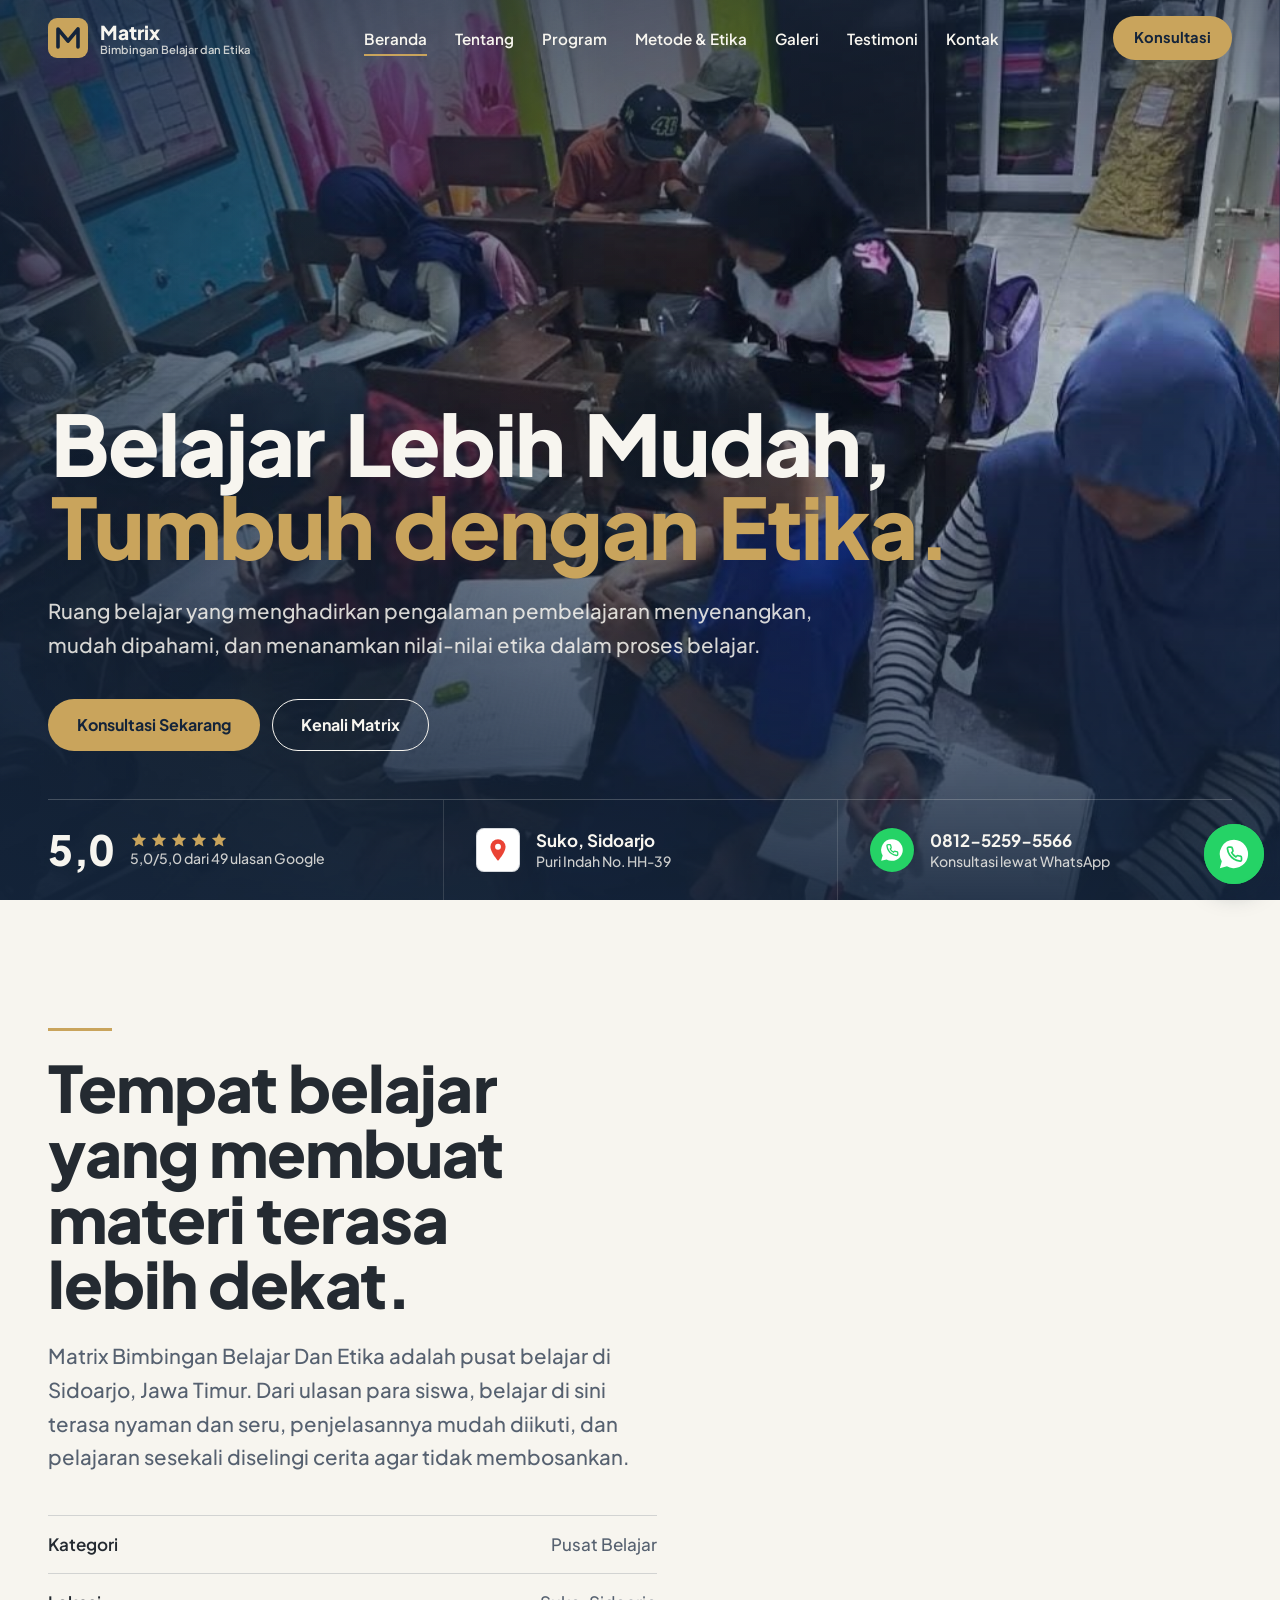
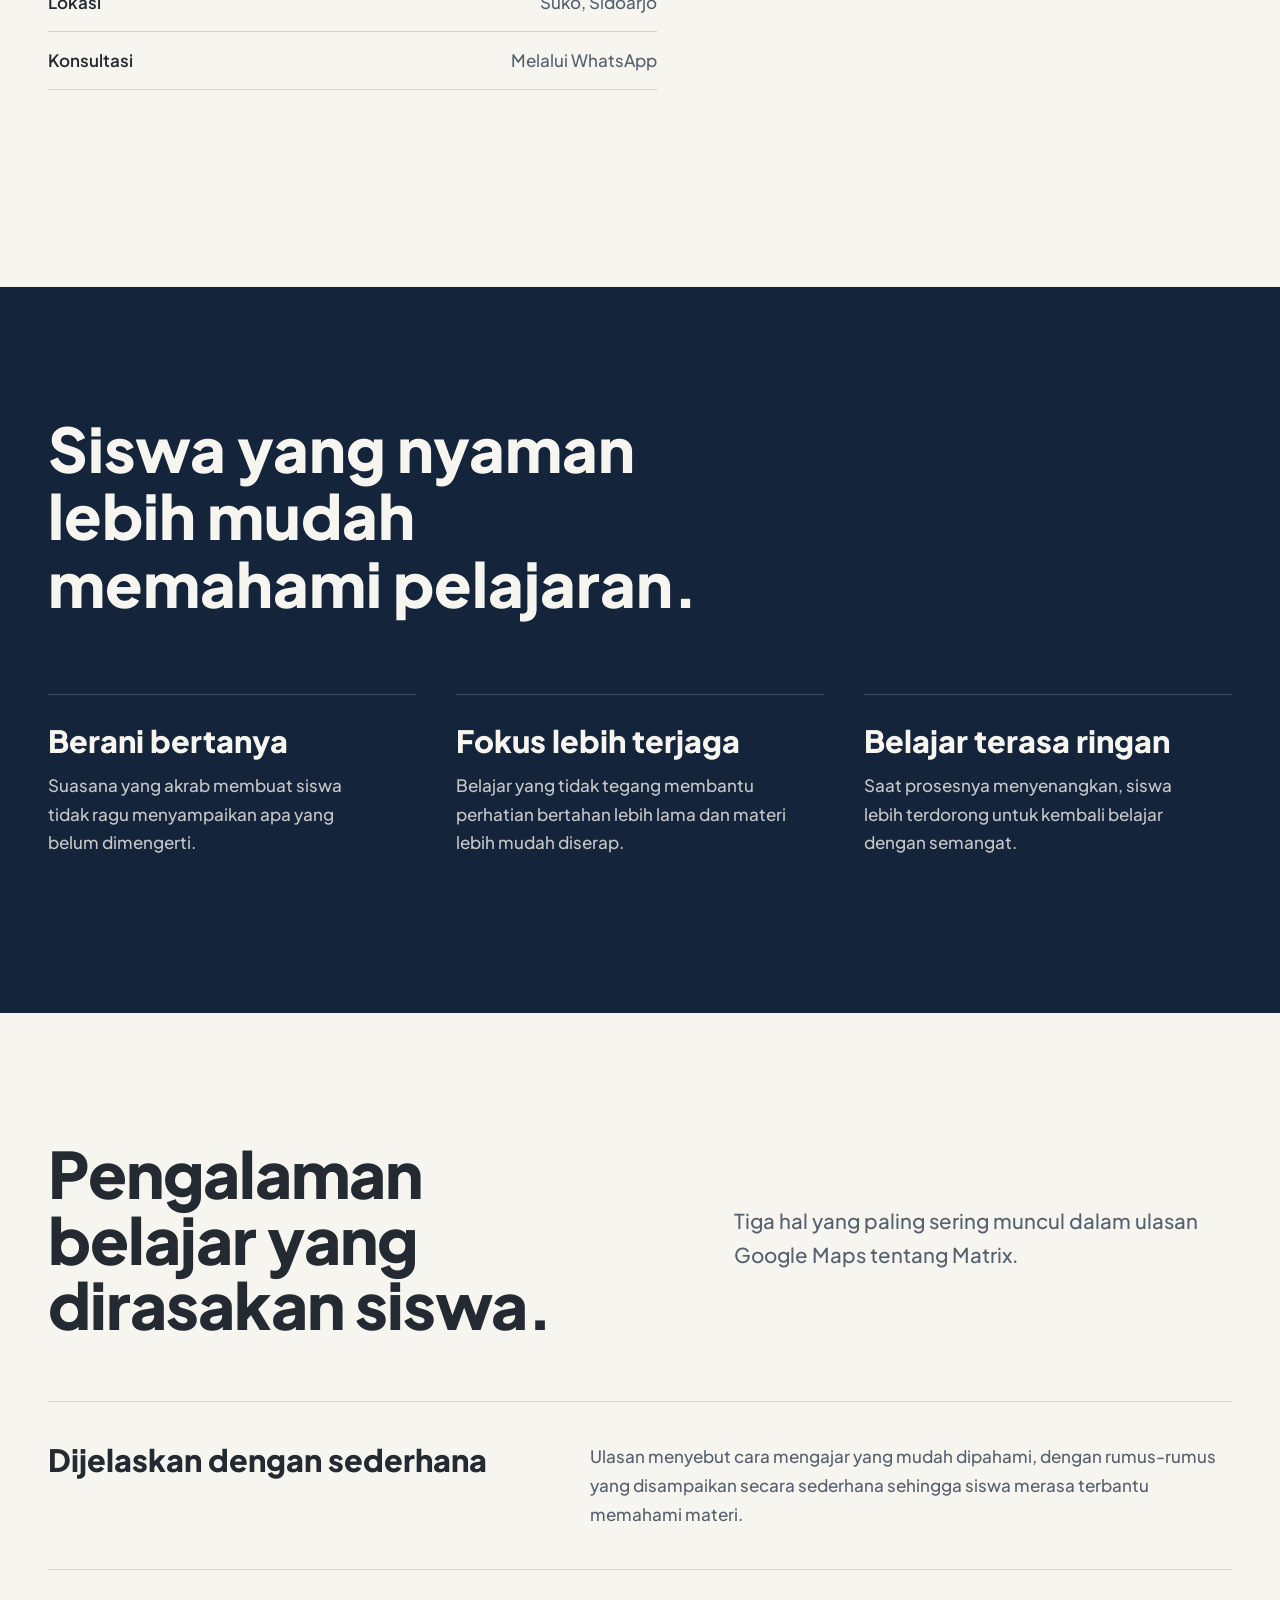
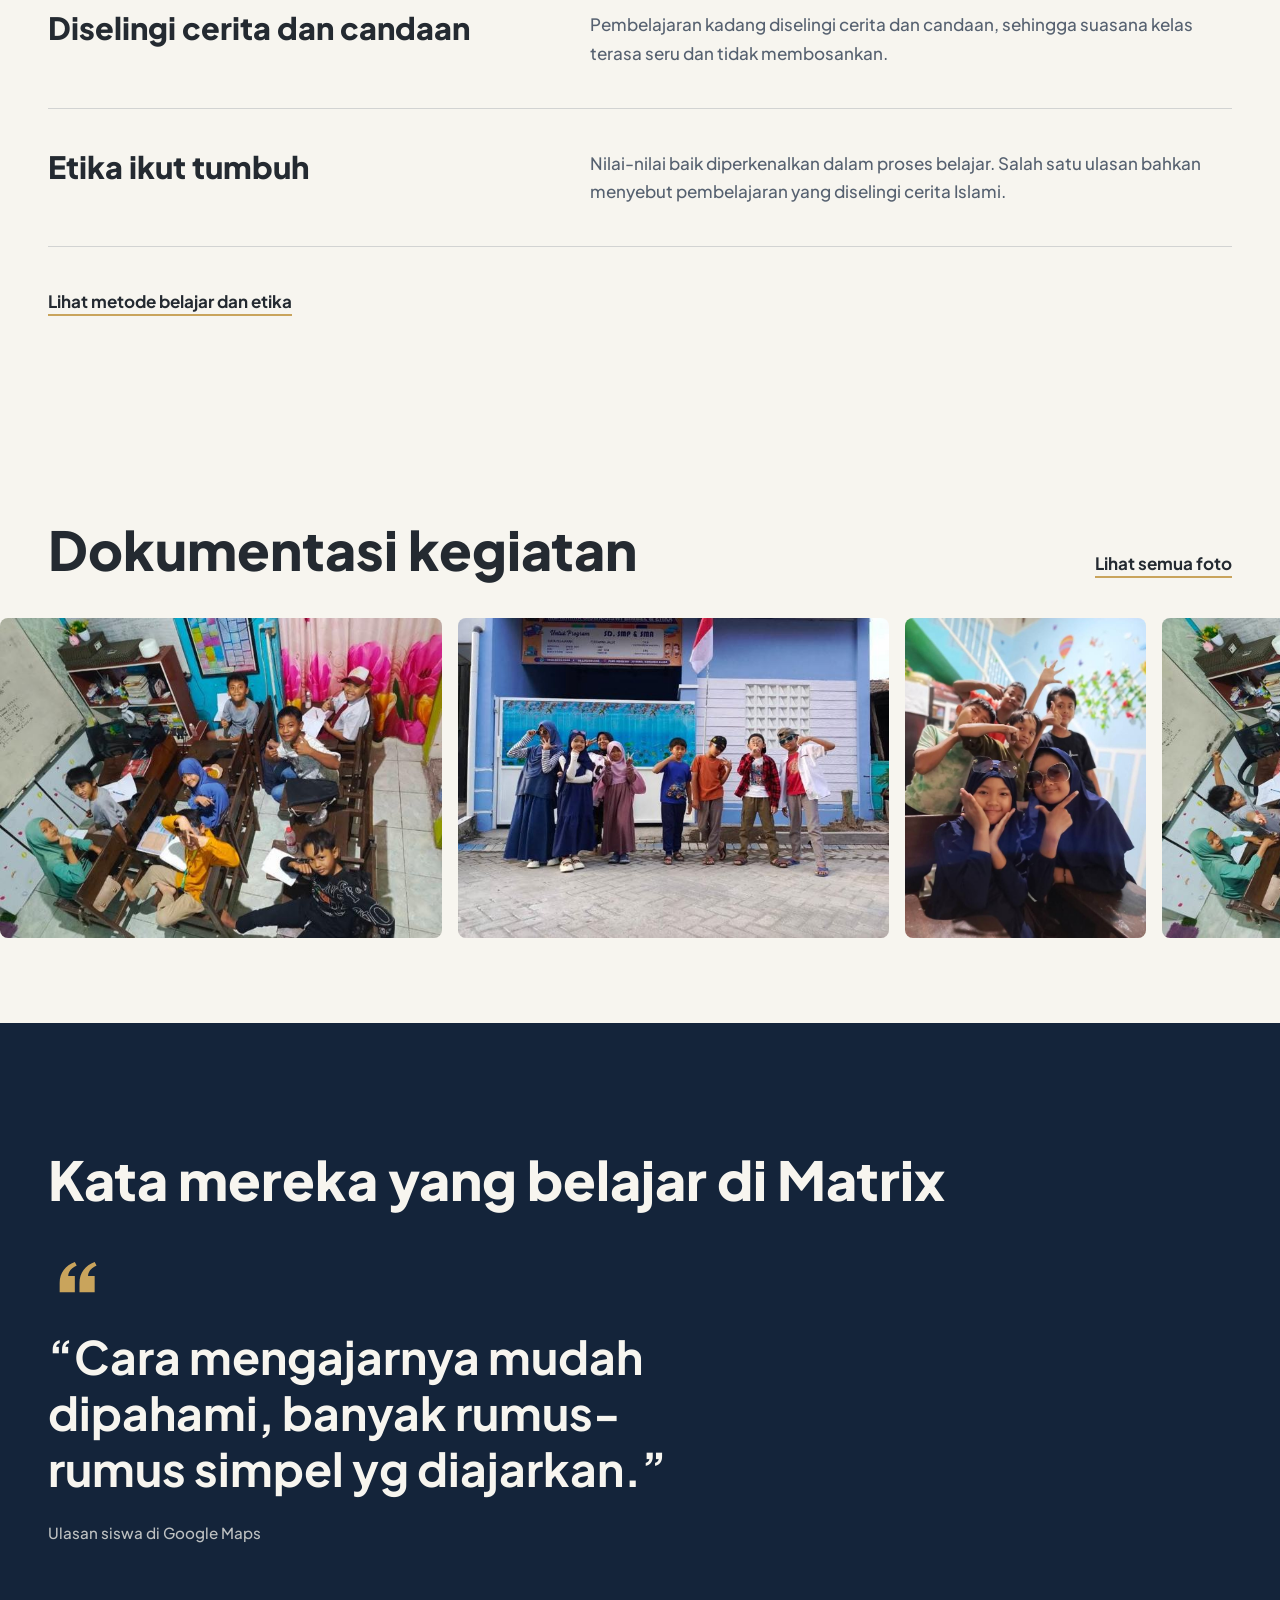
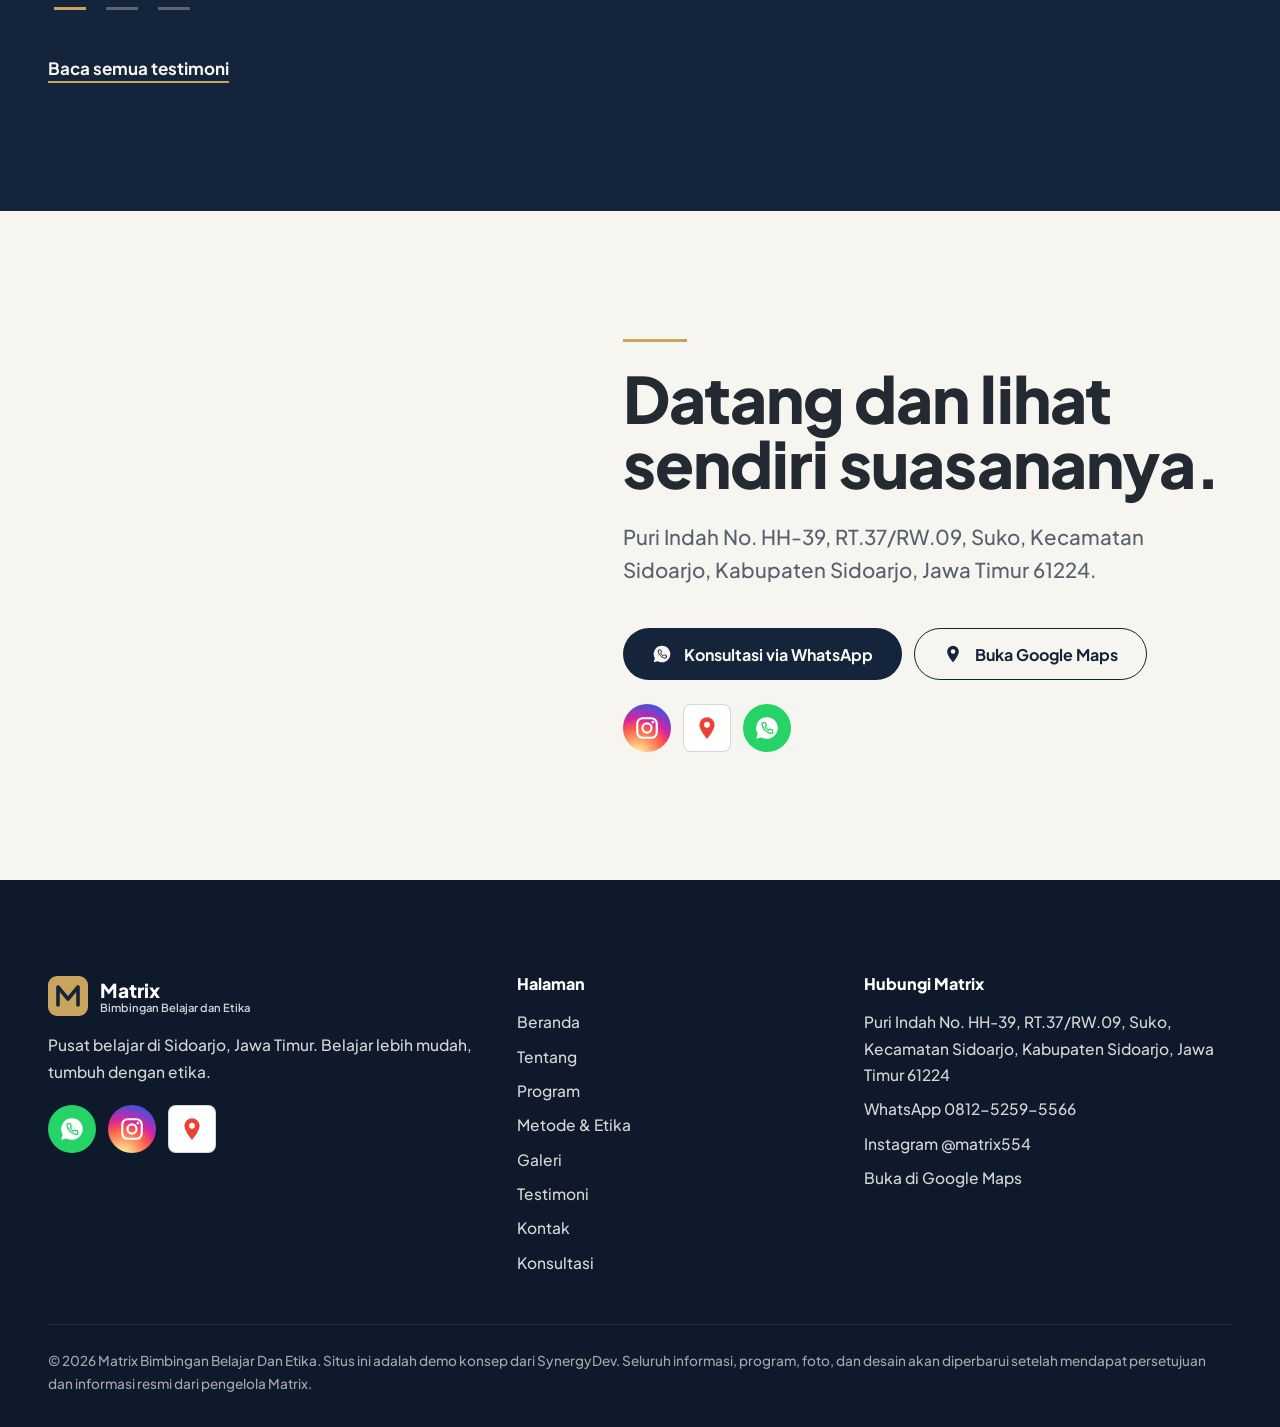
==== index.html @ d8e34457 "Add files via upload" ====
<!DOCTYPE html>
<html lang="id">
<head>
<meta charset="utf-8">
<meta name="viewport" content="width=device-width, initial-scale=1, viewport-fit=cover">
<title>Matrix Bimbingan Belajar Dan Etika | Pusat Belajar di Sidoarjo</title>
<meta name="description" content="Matrix Bimbingan Belajar Dan Etika, pusat belajar di Suko, Sidoarjo. Belajar lebih mudah, tumbuh dengan etika. Rating Google 5,0 dari 49 ulasan.">
<meta name="theme-color" content="#14243A">
<meta property="og:type" content="website"><meta property="og:locale" content="id_ID">
<meta property="og:site_name" content="Matrix Bimbingan Belajar Dan Etika"><meta property="og:title" content="Matrix Bimbingan Belajar Dan Etika | Pusat Belajar di Sidoarjo"><meta property="og:description" content="Matrix Bimbingan Belajar Dan Etika, pusat belajar di Suko, Sidoarjo. Belajar lebih mudah, tumbuh dengan etika. Rating Google 5,0 dari 49 ulasan.">
<meta name="twitter:card" content="summary_large_image">
<link rel="icon" href="assets/img/favicon.svg" type="image/svg+xml">
<link rel="preconnect" href="https://fonts.googleapis.com"><link rel="preconnect" href="https://fonts.gstatic.com" crossorigin>
<link href="https://fonts.googleapis.com/css2?family=Plus+Jakarta+Sans:wght@500;700;800&display=swap" rel="stylesheet">
<link rel="stylesheet" href="assets/css/style.css">
<script>document.documentElement.classList.add('js')</script>
<script type="application/ld+json">{"@context":"https://schema.org","@type":"EducationalOrganization","name":"Matrix Bimbingan Belajar Dan Etika","address":{"@type":"PostalAddress","streetAddress":"Puri Indah No. HH-39, RT.37/RW.09, Suko","addressLocality":"Sidoarjo","addressRegion":"Jawa Timur","postalCode":"61224","addressCountry":"ID"},"telephone":"+6281252595566","sameAs":["https://www.instagram.com/matrix554/"],"aggregateRating":{"@type":"AggregateRating","ratingValue":"5.0","reviewCount":"49"}}</script>
</head>
<body>
<a class="skip" href="#main">Lewati ke konten</a>
<header class="hd"><div class="wrap in">
<a class="logo" href="index.html" aria-label="Matrix Bimbingan Belajar Dan Etika, ke beranda"><svg viewBox="0 0 40 40" aria-hidden="true"><rect width="40" height="40" rx="9" fill="#C9A45C"/><path d="M10 29V11l10 12 10-12v18" fill="none" stroke="#14243A" stroke-width="3.6" stroke-linejoin="round" stroke-linecap="round"/></svg><span><b>Matrix</b><small>Bimbingan Belajar dan Etika</small></span></a>
<ul class="nav"><li><a href="index.html" aria-current="page">Beranda</a></li><li><a href="tentang.html">Tentang</a></li><li><a href="program.html">Program</a></li><li><a href="metode.html">Metode & Etika</a></li><li><a href="galeri.html">Galeri</a></li><li><a href="testimoni.html">Testimoni</a></li><li><a href="kontak.html">Kontak</a></li></ul>
<a class="btn btn-gold" href="konsultasi.html">Konsultasi</a>
<button class="burger" aria-label="Buka menu" aria-expanded="false" aria-controls="mm"><span></span><span></span><span></span></button>
</div></header>
<div class="mm" id="mm" aria-hidden="true"><ul><li><a href="index.html" aria-current="page">Beranda</a></li><li><a href="tentang.html">Tentang</a></li><li><a href="program.html">Program</a></li><li><a href="metode.html">Metode & Etika</a></li><li><a href="galeri.html">Galeri</a></li><li><a href="testimoni.html">Testimoni</a></li><li><a href="kontak.html">Kontak</a></li><li><a href="konsultasi.html">Konsultasi</a></li></ul>
<div><a class="btn btn-gold" href="https://wa.me/6281252595566?text=Halo%20Matrix%20Bimbingan%20Belajar%20Dan%20Etika%2C%20saya%20ingin%20berkonsultasi." target="_blank" rel="noopener"><svg class="ic ic-wa" viewBox="0 0 24 24" aria-hidden="true"><path class="bub" d="M12 2a10 10 0 0 0-8.6 15.1L2 22l5-1.3A10 10 0 1 0 12 2z"/><path class="ph" transform="translate(6.3 6.1) scale(.5)" d="M22 16.92v3a2 2 0 0 1-2.18 2 19.79 19.79 0 0 1-8.63-3.07 19.5 19.5 0 0 1-6-6 19.79 19.79 0 0 1-3.07-8.67A2 2 0 0 1 4.11 2h3a2 2 0 0 1 2 1.72c.127.96.361 1.903.7 2.81a2 2 0 0 1-.45 2.11L8.09 9.91a16 16 0 0 0 6 6l1.27-1.27a2 2 0 0 1 2.11-.45c.907.339 1.85.573 2.81.7A2 2 0 0 1 22 16.92z"/></svg> Chat WhatsApp</a>
<div class="soc-row"><a class="soc wa" href="https://wa.me/6281252595566?text=Halo%20Matrix%20Bimbingan%20Belajar%20Dan%20Etika%2C%20saya%20ingin%20berkonsultasi." target="_blank" rel="noopener" aria-label="WhatsApp Matrix"><svg class="ic ic-wa" viewBox="0 0 24 24" aria-hidden="true"><path class="bub" d="M12 2a10 10 0 0 0-8.6 15.1L2 22l5-1.3A10 10 0 1 0 12 2z"/><path class="ph" transform="translate(6.3 6.1) scale(.5)" d="M22 16.92v3a2 2 0 0 1-2.18 2 19.79 19.79 0 0 1-8.63-3.07 19.5 19.5 0 0 1-6-6 19.79 19.79 0 0 1-3.07-8.67A2 2 0 0 1 4.11 2h3a2 2 0 0 1 2 1.72c.127.96.361 1.903.7 2.81a2 2 0 0 1-.45 2.11L8.09 9.91a16 16 0 0 0 6 6l1.27-1.27a2 2 0 0 1 2.11-.45c.907.339 1.85.573 2.81.7A2 2 0 0 1 22 16.92z"/></svg></a><a class="soc ig" href="https://www.instagram.com/matrix554/" target="_blank" rel="noopener" aria-label="Instagram Matrix"><svg class="ic ic-ig" viewBox="0 0 24 24" fill="none" stroke="currentColor" stroke-width="2" aria-hidden="true"><rect x="3" y="3" width="18" height="18" rx="5"/><circle cx="12" cy="12" r="4.2"/><circle cx="17.4" cy="6.6" r="1.2" fill="currentColor" stroke="none"/></svg></a><a class="soc map" href="https://maps.app.goo.gl/MTPPZfdgYqTvsLom7" target="_blank" rel="noopener" aria-label="Lokasi Matrix di Google Maps"><svg class="ic ic-map" viewBox="0 0 24 24" aria-hidden="true"><path class="pin" d="M12 2a7 7 0 0 0-7 7c0 5.2 7 13 7 13s7-7.8 7-13a7 7 0 0 0-7-7z"/><circle class="dot" cx="12" cy="9" r="2.7"/></svg></a></div></div></div>
<main id="main">
<section class="hero">
<div class="hero-media" aria-hidden="false"><img src="assets/img/belajar-atas.jpg" alt="Siswa belajar bersama di ruang kelas Matrix, difoto dari sudut atas" width="1080" height="800" fetchpriority="high" decoding="async"></div>
<div class="wrap"><div class="hero-copy">
<h1 class="d1"><span style="display:block"><span class="w"><i style="--i:0">Belajar</i></span> <span class="w"><i style="--i:1">Lebih</i></span> <span class="w"><i style="--i:2">Mudah,</i></span></span><span class="l2" style="display:block"><span class="w"><i style="--i:3">Tumbuh</i></span> <span class="w"><i style="--i:4">dengan</i></span> <span class="w"><i style="--i:5">Etika.</i></span></span></h1>
<p class="lede fade-in" style="--d:1.1s">Ruang belajar yang menghadirkan pengalaman pembelajaran menyenangkan, mudah dipahami, dan menanamkan nilai-nilai etika dalam proses belajar.</p>
<div class="btn-row fade-in" style="--d:1.3s"><a class="btn btn-gold" href="konsultasi.html">Konsultasi Sekarang</a><a class="btn btn-line" href="tentang.html">Kenali Matrix</a></div>
</div>
<div class="facts fade-in" style="--d:1.5s">
<a class="fact" href="https://maps.app.goo.gl/MTPPZfdgYqTvsLom7" target="_blank" rel="noopener"><span class="big"><span data-count="5" data-dec="1">5,0</span></span><span><span class="stars" role="img" aria-label="Rating 5 dari 5"><svg viewBox="0 0 24 24" fill="currentColor" aria-hidden="true"><path d="m12 2.5 2.9 6.1 6.6.8-4.9 4.6 1.3 6.6L12 17.3l-5.9 3.3 1.3-6.6L2.5 9.4l6.6-.8z"/></svg><svg viewBox="0 0 24 24" fill="currentColor" aria-hidden="true"><path d="m12 2.5 2.9 6.1 6.6.8-4.9 4.6 1.3 6.6L12 17.3l-5.9 3.3 1.3-6.6L2.5 9.4l6.6-.8z"/></svg><svg viewBox="0 0 24 24" fill="currentColor" aria-hidden="true"><path d="m12 2.5 2.9 6.1 6.6.8-4.9 4.6 1.3 6.6L12 17.3l-5.9 3.3 1.3-6.6L2.5 9.4l6.6-.8z"/></svg><svg viewBox="0 0 24 24" fill="currentColor" aria-hidden="true"><path d="m12 2.5 2.9 6.1 6.6.8-4.9 4.6 1.3 6.6L12 17.3l-5.9 3.3 1.3-6.6L2.5 9.4l6.6-.8z"/></svg><svg viewBox="0 0 24 24" fill="currentColor" aria-hidden="true"><path d="m12 2.5 2.9 6.1 6.6.8-4.9 4.6 1.3 6.6L12 17.3l-5.9 3.3 1.3-6.6L2.5 9.4l6.6-.8z"/></svg></span><small>5,0/5,0 dari 49 ulasan Google</small></span></a>
<a class="fact" href="https://maps.app.goo.gl/MTPPZfdgYqTvsLom7" target="_blank" rel="noopener"><span class="soc map" style="width:44px;height:44px"><svg class="ic ic-map" viewBox="0 0 24 24" aria-hidden="true"><path class="pin" d="M12 2a7 7 0 0 0-7 7c0 5.2 7 13 7 13s7-7.8 7-13a7 7 0 0 0-7-7z"/><circle class="dot" cx="12" cy="9" r="2.7"/></svg></span><span><strong>Suko, Sidoarjo</strong><small>Puri Indah No. HH-39</small></span></a>
<a class="fact" href="https://wa.me/6281252595566?text=Halo%20Matrix%20Bimbingan%20Belajar%20Dan%20Etika%2C%20saya%20ingin%20berkonsultasi." target="_blank" rel="noopener"><span class="soc wa" style="width:44px;height:44px"><svg class="ic ic-wa" viewBox="0 0 24 24" aria-hidden="true"><path class="bub" d="M12 2a10 10 0 0 0-8.6 15.1L2 22l5-1.3A10 10 0 1 0 12 2z"/><path class="ph" transform="translate(6.3 6.1) scale(.5)" d="M22 16.92v3a2 2 0 0 1-2.18 2 19.79 19.79 0 0 1-8.63-3.07 19.5 19.5 0 0 1-6-6 19.79 19.79 0 0 1-3.07-8.67A2 2 0 0 1 4.11 2h3a2 2 0 0 1 2 1.72c.127.96.361 1.903.7 2.81a2 2 0 0 1-.45 2.11L8.09 9.91a16 16 0 0 0 6 6l1.27-1.27a2 2 0 0 1 2.11-.45c.907.339 1.85.573 2.81.7A2 2 0 0 1 22 16.92z"/></svg></span><span><strong>0812-5259-5566</strong><small>Konsultasi lewat WhatsApp</small></span></a>
</div></div></section>

<section class="sec" id="perkenalan"><div class="wrap split">
<div><div class="rule rv"></div><h2 class="d2 rv" style="font-size:clamp(2rem,5vw,4.25rem)">Tempat belajar yang membuat materi terasa lebih dekat.</h2>
<p class="lede mt2 rv" style="--d:.1s">Matrix Bimbingan Belajar Dan Etika adalah pusat belajar di Sidoarjo, Jawa Timur. Dari ulasan para siswa, belajar di sini terasa nyaman dan seru, penjelasannya mudah diikuti, dan pelajaran sesekali diselingi cerita agar tidak membosankan.</p>
<div class="facts-s rv" style="--d:.2s"><div>Kategori<span>Pusat Belajar</span></div><div>Lokasi<span>Suko, Sidoarjo</span></div><div>Konsultasi<span>Melalui WhatsApp</span></div></div>
<p class="mt3 rv"><a class="link" href="tentang.html">Baca tentang Matrix</a></p></div>
<div class="frame tall offset rvi"><img src="assets/img/kelas-ceria.jpg" alt="Siswa tersenyum ke kamera di ruang kelas Matrix" width="906" height="1200" loading="lazy" decoding="async" data-par=".05"></div></div></section>

<section class="sec dark"><div class="wrap">
<h2 class="big-st rv">Siswa yang nyaman lebih mudah memahami pelajaran.</h2>
<div class="trio">
<div class="rv"><h3 class="h3">Berani bertanya</h3><p>Suasana yang akrab membuat siswa tidak ragu menyampaikan apa yang belum dimengerti.</p></div>
<div class="rv" style="--d:.1s"><h3 class="h3">Fokus lebih terjaga</h3><p>Belajar yang tidak tegang membantu perhatian bertahan lebih lama dan materi lebih mudah diserap.</p></div>
<div class="rv" style="--d:.2s"><h3 class="h3">Belajar terasa ringan</h3><p>Saat prosesnya menyenangkan, siswa lebih terdorong untuk kembali belajar dengan semangat.</p></div>
</div></div></section>

<section class="sec"><div class="wrap">
<div class="split"><div><h2 class="d2 rv" style="font-size:clamp(2rem,5vw,4.25rem)">Pengalaman belajar yang dirasakan siswa.</h2></div>
<p class="lede rv" style="--d:.1s">Tiga hal yang paling sering muncul dalam ulasan Google Maps tentang Matrix.</p></div>
<div class="rows mt4">
<div class="rv"><h3 class="h3">Dijelaskan dengan sederhana</h3><p>Ulasan menyebut cara mengajar yang mudah dipahami, dengan rumus-rumus yang disampaikan secara sederhana sehingga siswa merasa terbantu memahami materi.</p></div>
<div class="rv"><h3 class="h3">Diselingi cerita dan candaan</h3><p>Pembelajaran kadang diselingi cerita dan candaan, sehingga suasana kelas terasa seru dan tidak membosankan.</p></div>
<div class="rv"><h3 class="h3">Etika ikut tumbuh</h3><p>Nilai-nilai baik diperkenalkan dalam proses belajar. Salah satu ulasan bahkan menyebut pembelajaran yang diselingi cerita Islami.</p></div>
</div>
<p class="mt3 rv"><a class="link" href="metode.html">Lihat metode belajar dan etika</a></p></div></section>

<section class="sec-sm"><div class="wrap"><div style="display:flex;justify-content:space-between;align-items:end;gap:24px;flex-wrap:wrap;margin-bottom:32px">
<h2 class="h2 rv">Dokumentasi kegiatan</h2><a class="link rv" href="galeri.html">Lihat semua foto</a></div></div>
<div class="marq" role="region" aria-label="Foto dokumentasi kegiatan Matrix"><div class="marq-t"><img src="assets/img/t-belajar-kelas.jpg" alt="Siswa mengikuti kegiatan belajar di ruang kelas Matrix" width="640" height="463" loading="lazy" decoding="async"><img src="assets/img/t-depan-1.jpg" alt="Siswa berfoto bersama di depan bangunan Matrix" width="640" height="476" loading="lazy" decoding="async"><img src="assets/img/t-kebersamaan.jpg" alt="Siswa berpose ceria bersama di ruang kelas Matrix" width="640" height="849" loading="lazy" decoding="async"><img src="assets/img/t-belajar-meja.jpg" alt="Suasana belajar di ruang kelas Matrix dilihat dari atas" width="640" height="480" loading="lazy" decoding="async"><img src="assets/img/t-tari.jpg" alt="Kegiatan menari bersama di luar ruangan" width="640" height="479" loading="lazy" decoding="async"><img src="assets/img/t-depan-5.jpg" alt="Siswa berfoto bersama dengan gaya santai di depan bangunan Matrix" width="640" height="481" loading="lazy" decoding="async"><img src="assets/img/t-kelas-ceria.jpg" alt="Siswa tersenyum ke kamera di ruang kelas Matrix" width="640" height="847" loading="lazy" decoding="async"><img src="assets/img/t-lapangan.jpg" alt="Anak-anak bermain di lapangan dalam ruangan" width="640" height="476" loading="lazy" decoding="async"></div></div></section>

<section class="sec dark"><div class="wrap">
<h2 class="h2">Kata mereka yang belajar di Matrix</h2>
<div class="quotes" aria-live="off"><figure class="q on"><svg class="qm" viewBox="0 0 48 48" fill="currentColor" aria-hidden="true"><path d="M10 30c0-9 5-15 13-18l1.6 3C19 17.600 17.500 21 17.300 24H23v14H10zM27 30c0-9 5-15 13-18l1.600 3c-5.600 2.600-7.100 6-7.300 9H40v14H27z"/></svg><blockquote>&ldquo;Cara mengajarnya mudah dipahami, banyak rumus-rumus simpel yg diajarkan.&rdquo;</blockquote><figcaption>Ulasan siswa di Google Maps</figcaption></figure><figure class="q"><svg class="qm" viewBox="0 0 48 48" fill="currentColor" aria-hidden="true"><path d="M10 30c0-9 5-15 13-18l1.6 3C19 17.600 17.500 21 17.300 24H23v14H10zM27 30c0-9 5-15 13-18l1.600 3c-5.600 2.600-7.100 6-7.300 9H40v14H27z"/></svg><blockquote>&ldquo;Les di matrix itu seru banget saya faham yang di jelaskan pak Agus.&rdquo;</blockquote><figcaption>Ulasan siswa di Google Maps</figcaption></figure><figure class="q"><svg class="qm" viewBox="0 0 48 48" fill="currentColor" aria-hidden="true"><path d="M10 30c0-9 5-15 13-18l1.6 3C19 17.600 17.500 21 17.300 24H23v14H10zM27 30c0-9 5-15 13-18l1.600 3c-5.600 2.600-7.100 6-7.300 9H40v14H27z"/></svg><blockquote>&ldquo;Seru,asik temen temen nya pada baik pak Agus nya juga sangat baik seru dan asik.&rdquo;</blockquote><figcaption>Ulasan siswa di Google Maps</figcaption></figure></div>
<div class="dots" role="group" aria-label="Pilih ulasan"><button aria-label="Ulasan 1" aria-current="true"></button><button aria-label="Ulasan 2" aria-current="false"></button><button aria-label="Ulasan 3" aria-current="false"></button></div>
<p class="mt2"><a class="link" href="testimoni.html">Baca semua testimoni</a></p></div></section>

<section class="sec"><div class="wrap split rev">
<div><div class="rule rv"></div><h2 class="d2 rv" style="font-size:clamp(2rem,5vw,4.25rem)">Datang dan lihat sendiri suasananya.</h2>
<p class="lede mt2 rv" style="--d:.1s">Puri Indah No. HH-39, RT.37/RW.09, Suko, Kecamatan Sidoarjo, Kabupaten Sidoarjo, Jawa Timur 61224.</p>
<div class="btn-row mt3 rv" style="--d:.2s"><a class="btn btn-navy" href="https://wa.me/6281252595566?text=Halo%20Matrix%20Bimbingan%20Belajar%20Dan%20Etika%2C%20saya%20ingin%20berkonsultasi." target="_blank" rel="noopener"><svg class="ic ic-wa" viewBox="0 0 24 24" aria-hidden="true"><path class="bub" d="M12 2a10 10 0 0 0-8.6 15.1L2 22l5-1.3A10 10 0 1 0 12 2z"/><path class="ph" transform="translate(6.3 6.1) scale(.5)" d="M22 16.92v3a2 2 0 0 1-2.18 2 19.79 19.79 0 0 1-8.63-3.07 19.5 19.5 0 0 1-6-6 19.79 19.79 0 0 1-3.07-8.67A2 2 0 0 1 4.11 2h3a2 2 0 0 1 2 1.72c.127.96.361 1.903.7 2.81a2 2 0 0 1-.45 2.11L8.09 9.91a16 16 0 0 0 6 6l1.27-1.27a2 2 0 0 1 2.11-.45c.907.339 1.85.573 2.81.7A2 2 0 0 1 22 16.92z"/></svg> Konsultasi via WhatsApp</a>
<a class="btn btn-ink" href="https://maps.app.goo.gl/MTPPZfdgYqTvsLom7" target="_blank" rel="noopener"><svg class="ic ic-map" viewBox="0 0 24 24" aria-hidden="true"><path class="pin" d="M12 2a7 7 0 0 0-7 7c0 5.2 7 13 7 13s7-7.8 7-13a7 7 0 0 0-7-7z"/><circle class="dot" cx="12" cy="9" r="2.7"/></svg> Buka Google Maps</a></div>
<div class="btn-row mt2 rv" style="--d:.3s"><a class="soc ig" href="https://www.instagram.com/matrix554/" target="_blank" rel="noopener" aria-label="Instagram Matrix"><svg class="ic ic-ig" viewBox="0 0 24 24" fill="none" stroke="currentColor" stroke-width="2" aria-hidden="true"><rect x="3" y="3" width="18" height="18" rx="5"/><circle cx="12" cy="12" r="4.2"/><circle cx="17.4" cy="6.6" r="1.2" fill="currentColor" stroke="none"/></svg></a><a class="soc map" href="https://maps.app.goo.gl/MTPPZfdgYqTvsLom7" target="_blank" rel="noopener" aria-label="Lokasi Matrix di Google Maps"><svg class="ic ic-map" viewBox="0 0 24 24" aria-hidden="true"><path class="pin" d="M12 2a7 7 0 0 0-7 7c0 5.2 7 13 7 13s7-7.8 7-13a7 7 0 0 0-7-7z"/><circle class="dot" cx="12" cy="9" r="2.7"/></svg></a><a class="soc wa" href="https://wa.me/6281252595566?text=Halo%20Matrix%20Bimbingan%20Belajar%20Dan%20Etika%2C%20saya%20ingin%20berkonsultasi." target="_blank" rel="noopener" aria-label="WhatsApp Matrix"><svg class="ic ic-wa" viewBox="0 0 24 24" aria-hidden="true"><path class="bub" d="M12 2a10 10 0 0 0-8.6 15.1L2 22l5-1.3A10 10 0 1 0 12 2z"/><path class="ph" transform="translate(6.3 6.1) scale(.5)" d="M22 16.92v3a2 2 0 0 1-2.18 2 19.79 19.79 0 0 1-8.63-3.07 19.5 19.5 0 0 1-6-6 19.79 19.79 0 0 1-3.07-8.67A2 2 0 0 1 4.11 2h3a2 2 0 0 1 2 1.72c.127.96.361 1.903.7 2.81a2 2 0 0 1-.45 2.11L8.09 9.91a16 16 0 0 0 6 6l1.27-1.27a2 2 0 0 1 2.11-.45c.907.339 1.85.573 2.81.7A2 2 0 0 1 22 16.92z"/></svg></a></div></div>
<div class="frame offset rvi"><img src="assets/img/bangunan.jpg" alt="Tampak depan bangunan Matrix di Puri Indah, Sidoarjo" width="1080" height="794" loading="lazy" decoding="async" data-par=".04"></div></div></section>

</main>
<footer class="ft dark"><div class="wrap"><div class="grid">
<div><a class="logo" href="index.html"><svg viewBox="0 0 40 40" aria-hidden="true"><rect width="40" height="40" rx="9" fill="#C9A45C"/><path d="M10 29V11l10 12 10-12v18" fill="none" stroke="#14243A" stroke-width="3.6" stroke-linejoin="round" stroke-linecap="round"/></svg><span><b>Matrix</b><small>Bimbingan Belajar dan Etika</small></span></a>
<p>Pusat belajar di Sidoarjo, Jawa Timur. Belajar lebih mudah, tumbuh dengan etika.</p>
<div class="soc-row"><a class="soc wa" href="https://wa.me/6281252595566?text=Halo%20Matrix%20Bimbingan%20Belajar%20Dan%20Etika%2C%20saya%20ingin%20berkonsultasi." target="_blank" rel="noopener" aria-label="WhatsApp Matrix"><svg class="ic ic-wa" viewBox="0 0 24 24" aria-hidden="true"><path class="bub" d="M12 2a10 10 0 0 0-8.6 15.1L2 22l5-1.3A10 10 0 1 0 12 2z"/><path class="ph" transform="translate(6.3 6.1) scale(.5)" d="M22 16.92v3a2 2 0 0 1-2.18 2 19.79 19.79 0 0 1-8.63-3.07 19.5 19.5 0 0 1-6-6 19.79 19.79 0 0 1-3.07-8.67A2 2 0 0 1 4.11 2h3a2 2 0 0 1 2 1.72c.127.96.361 1.903.7 2.81a2 2 0 0 1-.45 2.11L8.09 9.91a16 16 0 0 0 6 6l1.27-1.27a2 2 0 0 1 2.11-.45c.907.339 1.85.573 2.81.7A2 2 0 0 1 22 16.92z"/></svg></a><a class="soc ig" href="https://www.instagram.com/matrix554/" target="_blank" rel="noopener" aria-label="Instagram Matrix"><svg class="ic ic-ig" viewBox="0 0 24 24" fill="none" stroke="currentColor" stroke-width="2" aria-hidden="true"><rect x="3" y="3" width="18" height="18" rx="5"/><circle cx="12" cy="12" r="4.2"/><circle cx="17.4" cy="6.6" r="1.2" fill="currentColor" stroke="none"/></svg></a><a class="soc map" href="https://maps.app.goo.gl/MTPPZfdgYqTvsLom7" target="_blank" rel="noopener" aria-label="Lokasi Matrix di Google Maps"><svg class="ic ic-map" viewBox="0 0 24 24" aria-hidden="true"><path class="pin" d="M12 2a7 7 0 0 0-7 7c0 5.2 7 13 7 13s7-7.8 7-13a7 7 0 0 0-7-7z"/><circle class="dot" cx="12" cy="9" r="2.7"/></svg></a></div></div>
<div><h3>Halaman</h3><ul><li><a href="index.html">Beranda</a></li><li><a href="tentang.html">Tentang</a></li><li><a href="program.html">Program</a></li><li><a href="metode.html">Metode & Etika</a></li><li><a href="galeri.html">Galeri</a></li><li><a href="testimoni.html">Testimoni</a></li><li><a href="kontak.html">Kontak</a></li><li><a href="konsultasi.html">Konsultasi</a></li></ul></div>
<div><h3>Hubungi Matrix</h3><ul>
<li>Puri Indah No. HH-39, RT.37/RW.09, Suko, Kecamatan Sidoarjo, Kabupaten Sidoarjo, Jawa Timur 61224</li>
<li><a href="https://wa.me/6281252595566?text=Halo%20Matrix%20Bimbingan%20Belajar%20Dan%20Etika%2C%20saya%20ingin%20berkonsultasi." target="_blank" rel="noopener">WhatsApp 0812-5259-5566</a></li>
<li><a href="https://www.instagram.com/matrix554/" target="_blank" rel="noopener">Instagram @matrix554</a></li>
<li><a href="https://maps.app.goo.gl/MTPPZfdgYqTvsLom7" target="_blank" rel="noopener">Buka di Google Maps</a></li></ul></div>
</div>
<p class="legal">&copy; <span id="yr">2026</span> Matrix Bimbingan Belajar Dan Etika. Situs ini adalah demo konsep dari SynergyDev. Seluruh informasi, program, foto, dan desain akan diperbarui setelah mendapat persetujuan dan informasi resmi dari pengelola Matrix.</p>
</div></footer>
<a class="fab" href="https://wa.me/6281252595566?text=Halo%20Matrix%20Bimbingan%20Belajar%20Dan%20Etika%2C%20saya%20ingin%20berkonsultasi." target="_blank" rel="noopener" aria-label="Konsultasi lewat WhatsApp"><svg class="ic ic-wa" viewBox="0 0 24 24" aria-hidden="true"><path class="bub" d="M12 2a10 10 0 0 0-8.6 15.1L2 22l5-1.3A10 10 0 1 0 12 2z"/><path class="ph" transform="translate(6.3 6.1) scale(.5)" d="M22 16.92v3a2 2 0 0 1-2.18 2 19.79 19.79 0 0 1-8.63-3.07 19.5 19.5 0 0 1-6-6 19.79 19.79 0 0 1-3.07-8.67A2 2 0 0 1 4.11 2h3a2 2 0 0 1 2 1.72c.127.96.361 1.903.7 2.81a2 2 0 0 1-.45 2.11L8.09 9.91a16 16 0 0 0 6 6l1.27-1.27a2 2 0 0 1 2.11-.45c.907.339 1.85.573 2.81.7A2 2 0 0 1 22 16.92z"/></svg></a>
<script src="assets/js/main.js" defer></script>
</body>
</html>
---- assets/css/style.css ----
/* Matrix Bimbingan Belajar Dan Etika — demo konsep SynergyDev */
:root{
  --navy:#14243A;--royal:#254B73;--gold:#C9A45C;--ivory:#F7F5EF;--white:#fff;--ink:#242A31;--muted:#566170;
  --line:rgba(20,36,58,.16);--r:8px;--focus:#254B73;
  --ease:cubic-bezier(.2,.7,.2,1);
  --pad:clamp(20px,4vw,48px);
}
*,*::before,*::after{box-sizing:border-box}
*{margin:0}
html{scroll-behavior:smooth;-webkit-text-size-adjust:100%}
body{font-family:"Plus Jakarta Sans",system-ui,-apple-system,"Segoe UI",sans-serif;font-weight:500;font-size:1.0625rem;line-height:1.7;color:var(--ink);background:var(--ivory);overflow-x:hidden}
img,svg{display:block;max-width:100%}
img{height:auto}
a{color:inherit}
button,input,select,textarea{font:inherit;color:inherit}
:focus-visible{outline:2px solid var(--focus);outline-offset:2px}
.dark{--focus:var(--gold);background:var(--navy);color:var(--ivory)}
.skip{position:absolute;left:-999px;top:8px;background:var(--gold);color:var(--navy);padding:8px 16px;border-radius:var(--r);z-index:200;font-weight:700}
.skip:focus{left:8px}
h1,h2,h3{font-weight:800;line-height:1.06;text-wrap:balance}
p{text-wrap:pretty;max-width:62ch}
.wrap{width:min(1280px,100% - 2*var(--pad));margin-inline:auto}
.sec{padding:clamp(72px,10vw,144px) 0}
.sec-sm{padding:clamp(48px,6vw,88px) 0}
.d1{font-size:clamp(2.6rem,8.4vw,8rem);line-height:.98;letter-spacing:-.02em}
.d2{font-size:clamp(2.25rem,6vw,5.25rem);line-height:1.02;letter-spacing:-.015em}
.h2{font-size:clamp(1.9rem,4.2vw,3.5rem)}
.h3{font-size:clamp(1.35rem,2.4vw,2rem);line-height:1.15}
.lede{font-size:clamp(1.1rem,1.6vw,1.3rem);line-height:1.65;color:var(--muted)}
.dark .lede{color:rgba(247,245,239,.82)}
.mt1{margin-top:16px}.mt2{margin-top:24px}.mt3{margin-top:40px}.mt4{margin-top:64px}
.rule{width:64px;height:3px;background:var(--gold);margin-bottom:24px}

/* Ikon & logo sosial */
.ic{width:1.25em;height:1.25em;flex:none}
.ic-wa .bub{fill:currentColor}.ic-wa .ph{fill:none;stroke:var(--on,#fff);stroke-width:2.4;stroke-linecap:round;stroke-linejoin:round}
.ic-map .pin{fill:currentColor}.ic-map .dot{fill:var(--on,#fff)}
.soc{display:inline-grid;place-items:center;width:48px;height:48px;border-radius:50%;flex:none;color:#fff;transition:transform .16s ease-out}
.soc .ic{width:26px;height:26px}
.soc.wa{background:#25D366;--on:#25D366}
.soc.ig{background:radial-gradient(circle at 30% 107%,#fdf497 0,#fdf497 5%,#fd5949 45%,#d6249f 60%,#285AEB 90%)}
.soc.map{background:#fff;color:#EA4335;--on:#fff;box-shadow:inset 0 0 0 1px rgba(20,36,58,.18)}
a:hover>.soc,a.soc:hover{transform:scale(1.08)}

/* Tombol */
.btn{display:inline-flex;align-items:center;justify-content:center;gap:12px;min-height:52px;padding:12px 28px;border-radius:999px;font-weight:700;font-size:1rem;line-height:1.2;text-decoration:none;border:1px solid transparent;cursor:pointer;transition:transform .16s ease-out,background-color .16s ease-out,color .16s ease-out}
.btn:hover{transform:translateY(-2px)}
.btn-gold{background:var(--gold);color:var(--navy)}
.btn-gold:hover{background:#d6b56f}
.btn-gold .ic-wa{color:var(--navy);--on:var(--gold)}
.btn-line{border-color:currentColor;color:inherit}
.btn-line:hover{background:rgba(255,255,255,.1)}
.btn-navy{background:var(--navy);color:var(--ivory)}
.btn-navy:hover{background:var(--royal)}
.btn-navy .ic-wa{color:var(--ivory);--on:var(--navy)}
.btn-ink{border-color:var(--navy);color:var(--navy)}
.btn-ink:hover{background:var(--navy);color:var(--ivory)}
.btn-row{display:flex;flex-wrap:wrap;gap:12px}
.link{font-weight:700;text-decoration:underline;text-decoration-color:var(--gold);text-decoration-thickness:2px;text-underline-offset:6px}

/* Header */
.hd{position:fixed;inset:0 0 auto 0;z-index:50;padding-top:env(safe-area-inset-top);color:var(--ivory);--focus:var(--gold);transition:transform .35s var(--ease)}
.hd::before{content:"";position:absolute;inset:0;background:rgba(20,36,58,.96);opacity:0;transition:opacity .3s ease-out}
.hd.solid::before{opacity:1}
.hd.hide{transform:translateY(-100%)}
.hd .in{position:relative;display:flex;align-items:center;justify-content:space-between;height:76px;gap:24px}
.logo{display:flex;align-items:center;gap:12px;text-decoration:none;line-height:1.15}
.logo svg{width:40px;height:40px}
.logo b{display:block;font-size:1.2rem;font-weight:800}
.logo small{display:block;font-size:.7rem;font-weight:600;opacity:.8}
.nav{display:none;align-items:center;gap:28px;list-style:none;padding:0}
.nav a{position:relative;text-decoration:none;font-weight:600;font-size:.95rem;padding:8px 0}
.nav a::after{content:"";position:absolute;left:0;right:0;bottom:0;height:2px;background:var(--gold);transform:scaleX(0);transform-origin:left;transition:transform .2s ease-out}
.nav a:hover::after,.nav a[aria-current]::after{transform:scaleX(1)}
.hd .btn{min-height:44px;padding:8px 20px;font-size:.92rem;display:none}
.burger{width:48px;height:48px;border:0;background:none;cursor:pointer;display:grid;place-items:center;border-radius:50%}
.burger span{display:block;width:24px;height:2px;background:currentColor;margin:3px 0;transition:transform .25s var(--ease),opacity .2s}
.menu-open .burger span:nth-child(1){transform:translateY(8px) rotate(45deg)}
.menu-open .burger span:nth-child(2){opacity:0}
.menu-open .burger span:nth-child(3){transform:translateY(-8px) rotate(-45deg)}
.mm{position:fixed;inset:0;z-index:40;background:var(--navy);color:var(--ivory);padding:calc(100px + env(safe-area-inset-top)) var(--pad) calc(32px + env(safe-area-inset-bottom));display:flex;flex-direction:column;justify-content:space-between;opacity:0;visibility:hidden;transform:translateY(-16px);transition:opacity .3s ease-out,transform .3s ease-out,visibility .3s;--focus:var(--gold);overflow-y:auto}
.menu-open .mm{opacity:1;visibility:visible;transform:none}
.mm ul{list-style:none;padding:0}
.mm li a{display:block;padding:10px 0;font-size:clamp(1.8rem,8vw,2.6rem);font-weight:800;text-decoration:none;border-bottom:1px solid rgba(247,245,239,.12)}
.mm li a[aria-current]{color:var(--gold)}
.mm .soc-row{display:flex;gap:12px;margin-top:24px}
@media(min-width:1100px){.nav{display:flex}.hd .btn{display:inline-flex}.burger,.mm{display:none}}

/* Hero beranda */
.hero{position:relative;min-height:100dvh;display:flex;flex-direction:column;justify-content:flex-end;background:var(--navy);color:var(--ivory);overflow:clip;--focus:var(--gold)}
.hero-media{position:absolute;inset:-15% 0 0}
.hero-media img{width:100%;height:100%;object-fit:cover;animation:kb 3.2s var(--ease) both}
.hero::after{content:"";position:absolute;inset:0;background:linear-gradient(180deg,rgba(20,36,58,.62) 0%,rgba(20,36,58,.18) 38%,rgba(20,36,58,.9) 100%),linear-gradient(90deg,rgba(20,36,58,.66),transparent 72%)}
.hero .wrap{position:relative;z-index:2}
.hero-copy{padding:140px 0 48px}
.hero h1{font-size:clamp(2.5rem,6.6vw,6.5rem)}
.hero h1 .l2{color:var(--gold)}
.hero .lede,.phero .lede{color:rgba(247,245,239,.86)}
.hero .lede{margin-top:28px;max-width:54ch}
.hero .btn-row{margin-top:36px}
.w{display:inline-block;overflow:hidden;vertical-align:top;padding:0 .04em .14em;margin-bottom:-.14em}
.w>i{display:inline-block;font-style:normal;transform:translateY(110%);animation:up .95s var(--ease) forwards;animation-delay:calc(var(--i)*80ms + 250ms)}
.fade-in{opacity:0;animation:fi .9s ease-out forwards;animation-delay:var(--d,1s)}
.facts{position:relative;z-index:2;display:grid;grid-template-columns:1fr;border-top:1px solid rgba(247,245,239,.22)}
.fact{display:flex;align-items:center;gap:16px;padding:20px 0;text-decoration:none;border-bottom:1px solid rgba(247,245,239,.14)}
.fact:last-child{border-bottom:0}
.fact .big{font-size:2.6rem;font-weight:800;line-height:1;font-variant-numeric:tabular-nums}
.fact small{display:block;font-size:.88rem;opacity:.82;line-height:1.4}
.fact strong{display:block;font-weight:700;line-height:1.35}
.stars{display:flex;gap:2px;color:var(--gold)}
.stars svg{width:18px;height:18px}
@media(min-width:860px){.facts{grid-template-columns:repeat(3,1fr)}.fact{border-bottom:0;padding:28px 0}.fact+.fact{padding-left:32px;border-left:1px solid rgba(247,245,239,.14)}}
@keyframes up{to{transform:none}}
@keyframes fi{to{opacity:1}}
@keyframes kb{from{transform:scale(1.14)}to{transform:scale(1)}}

/* Hero halaman dalam */
.phero{position:relative;background:var(--navy);color:var(--ivory);padding:calc(76px + clamp(48px,8vw,112px)) 0 clamp(56px,8vw,104px);overflow:clip;--focus:var(--gold)}
.phero .grid{display:grid;gap:40px;align-items:end}
.phero .lede{margin-top:24px;max-width:52ch}
.phero .photo{border-radius:var(--r);overflow:hidden;aspect-ratio:4/3}
.phero .photo img{width:100%;height:100%;object-fit:cover}
@media(min-width:900px){.phero .grid:has(.photo){grid-template-columns:1.25fr .75fr}}
.phero::before{content:"";position:absolute;right:-12vw;top:-18vw;width:46vw;height:46vw;border-radius:50%;border:1px solid rgba(201,164,92,.28);pointer-events:none}

/* Layout umum */
.split{display:grid;gap:clamp(32px,6vw,96px);align-items:center}
@media(min-width:900px){.split{grid-template-columns:1.1fr .9fr}.split.rev{grid-template-columns:.9fr 1.1fr}.split.rev>:first-child{order:2}}
.frame{border-radius:var(--r);overflow:hidden;background:var(--royal)}
.frame img{width:100%;height:auto}
.frame img[data-par]{transform:scale(1.12)}
.frame.tall{aspect-ratio:4/5}.frame.tall img{height:100%;object-fit:cover}
.offset{position:relative}
.offset::before{content:"";position:absolute;inset:24px -16px -16px 24px;border:1px solid var(--gold);border-radius:var(--r);z-index:-1}
.facts-s{display:grid;gap:0;margin-top:40px;border-top:1px solid var(--line)}
.facts-s div{display:flex;justify-content:space-between;gap:16px;padding:14px 0;border-bottom:1px solid var(--line);font-weight:600}
.facts-s span{color:var(--muted);font-weight:500}
.big-st{font-size:clamp(1.9rem,4.8vw,4rem);line-height:1.1;font-weight:800;max-width:20ch}
.trio{display:grid;gap:0;margin-top:clamp(40px,6vw,80px)}
.trio>div{padding:28px 0;border-top:1px solid rgba(247,245,239,.2)}
.trio p{margin-top:12px;color:rgba(247,245,239,.78)}
@media(min-width:800px){.trio{grid-template-columns:repeat(3,1fr);gap:40px}}
.rows>div{display:grid;gap:12px;padding:32px 0;border-top:1px solid var(--line)}
.rows>div:last-child{border-bottom:1px solid var(--line)}
.rows p{color:var(--muted)}
@media(min-width:800px){.rows>div{grid-template-columns:1fr 1.3fr;gap:48px;padding:40px 0}}

/* Marquee dokumentasi */
.marq{overflow:hidden;padding:8px 0}
.marq-t{display:flex;gap:16px;width:max-content;animation:mq 70s linear infinite}
.marq:hover .marq-t{animation-play-state:paused}
.marq img{height:clamp(200px,26vw,320px);width:auto;border-radius:var(--r)}
@keyframes mq{to{transform:translateX(-50%)}}

/* Kutipan */
.quotes{display:grid;margin-top:40px}
.q{grid-area:1/1;opacity:0;pointer-events:none;transition:opacity .6s ease-out}
.q.on{opacity:1;pointer-events:auto}
.q blockquote{font-size:clamp(1.55rem,3.6vw,3rem);line-height:1.22;font-weight:700;max-width:26ch;text-wrap:balance}
.q figcaption{margin-top:24px;color:rgba(247,245,239,.75);font-size:.95rem}
.qm{width:56px;height:56px;color:var(--gold);margin-bottom:24px}
.dots{display:flex;gap:8px;margin-top:40px}
.dots button{width:44px;height:44px;border:0;background:none;cursor:pointer;display:grid;place-items:center}
.dots button::after{content:"";width:32px;height:3px;background:rgba(247,245,239,.3);transition:background-color .2s}
.dots button[aria-current="true"]::after{background:var(--gold)}

/* Galeri */
.filters{display:flex;flex-wrap:wrap;gap:8px;margin-bottom:40px}
.filters button{min-height:44px;padding:8px 20px;border-radius:999px;border:1px solid var(--line);background:none;cursor:pointer;font-weight:700;transition:background-color .16s,color .16s}
.filters button:hover{border-color:var(--navy)}
.filters button[aria-pressed="true"]{background:var(--navy);color:var(--ivory);border-color:var(--navy)}
.masonry{columns:1;column-gap:16px}
@media(min-width:560px){.masonry{columns:2}}
@media(min-width:960px){.masonry{columns:3}}
.gi{break-inside:avoid;margin:0 0 16px;position:relative}
.gi[hidden]{display:none}
.gi button{display:block;width:100%;padding:0;border:0;border-radius:var(--r);overflow:hidden;cursor:zoom-in;background:var(--royal);position:relative}
.gi img{width:100%;transition:transform .4s var(--ease)}
.gi button:hover img{transform:scale(1.04)}
.gi figcaption{position:absolute;left:0;right:0;bottom:0;padding:48px 16px 14px;background:linear-gradient(transparent,rgba(20,36,58,.85));color:#fff;font-size:.9rem;font-weight:600;text-align:left;opacity:0;transition:opacity .25s;pointer-events:none}
.gi button:hover+figcaption,.gi button:focus-visible+figcaption{opacity:1}
@media(hover:none){.gi figcaption{opacity:1}}
.lb{position:fixed;inset:0;z-index:100;background:rgba(10,18,30,.95);display:grid;grid-template-rows:1fr auto;padding:env(safe-area-inset-top) 0 env(safe-area-inset-bottom);opacity:0;visibility:hidden;transition:opacity .25s ease-out,visibility .25s;--focus:var(--gold)}
.lb.open{opacity:1;visibility:visible}
.lb-img{display:grid;place-items:center;padding:56px 16px 8px;min-height:0}
.lb-img img{max-width:100%;max-height:calc(100dvh - 150px);object-fit:contain;border-radius:var(--r)}
.lb p{color:#fff;text-align:center;padding:8px 24px 24px;margin:0 auto;font-weight:600}
.lb button{position:absolute;width:48px;height:48px;border-radius:50%;border:1px solid rgba(255,255,255,.35);background:rgba(20,36,58,.7);color:#fff;cursor:pointer;display:grid;place-items:center;font-size:1.4rem;line-height:1}
.lb .x{top:calc(12px + env(safe-area-inset-top));right:12px}
.lb .pv{left:12px;top:50%}.lb .nx{right:12px;top:50%}
.lb button:hover{background:var(--gold);color:var(--navy)}

/* Program, metode */
.prog{display:grid;gap:28px;padding:clamp(40px,6vw,72px) 0;border-top:1px solid var(--line);align-items:center}
.prog:last-of-type{border-bottom:1px solid var(--line)}
.prog p{color:var(--muted);margin-top:16px}
.prog .btn{margin-top:28px}
@media(min-width:900px){.prog{grid-template-columns:1fr 1fr;gap:clamp(40px,6vw,96px)}.prog:nth-of-type(even)>.frame{order:2}}
.stick{display:grid;gap:48px}
@media(min-width:900px){.stick{grid-template-columns:.8fr 1.2fr;gap:96px}.stick .side{position:sticky;top:112px;align-self:start}}
.blk{padding:40px 0;border-top:1px solid rgba(247,245,239,.2)}
.blk:first-child{padding-top:0;border-top:0}
.blk p{margin-top:16px;color:rgba(247,245,239,.8)}
.blk q{display:block;margin-top:24px;padding-left:20px;border-left:3px solid var(--gold);font-weight:700;font-size:1.15rem;line-height:1.5;quotes:"“" "”"}

/* Testimoni */
.rate{display:grid;gap:24px;align-items:center;padding:clamp(28px,4vw,48px);border-radius:var(--r);background:var(--navy);color:var(--ivory);--focus:var(--gold)}
.rate .num{font-size:clamp(4.5rem,12vw,8rem);font-weight:800;line-height:.9;font-variant-numeric:tabular-nums;color:var(--gold)}
@media(min-width:760px){.rate{grid-template-columns:auto 1fr auto;gap:48px}}
.tq{padding:clamp(40px,6vw,72px) 0;border-top:1px solid var(--line)}
.tq blockquote{font-size:clamp(1.5rem,3.4vw,2.75rem);line-height:1.22;font-weight:700;max-width:28ch;text-wrap:balance}
.tq cite{display:block;margin-top:20px;font-style:normal;color:var(--muted);font-size:.95rem}

/* Form */
.form{display:grid;gap:20px}
.fld label{display:block;font-weight:700;margin-bottom:8px;font-size:.95rem}
.fld label small{font-weight:500;color:var(--muted)}
.fld input,.fld select,.fld textarea{width:100%;min-height:56px;padding:14px 16px;border:1px solid rgba(20,36,58,.3);border-radius:var(--r);background:var(--white)}
.fld textarea{min-height:128px;resize:vertical}
.fld input:focus,.fld select:focus,.fld textarea:focus{outline:2px solid var(--royal);outline-offset:2px;border-color:var(--royal)}
.fld [aria-invalid="true"]{border-color:#B3261E}
.err{color:#B3261E;font-weight:600;font-size:.9rem;margin-top:6px;min-height:0}
.two{display:grid;gap:20px}
@media(min-width:600px){.two{grid-template-columns:1fr 1fr}}
.status{font-weight:600;color:var(--royal)}
.poster{border-radius:var(--r);overflow:hidden;background:#fff;box-shadow:0 0 0 1px var(--line)}
.note{font-size:.92rem;color:var(--muted);margin-top:12px}

/* Kontak */
.cards{display:grid;gap:16px}
.cc{display:flex;gap:20px;align-items:center;padding:20px;border:1px solid var(--line);border-radius:var(--r);text-decoration:none;background:var(--white);transition:transform .16s ease-out,border-color .16s}
.cc:hover{transform:translateY(-2px);border-color:var(--navy)}
.cc small{display:block;color:var(--muted);font-weight:600;font-size:.85rem}
.cc strong{display:block;font-weight:700;line-height:1.4}
.map{border-radius:var(--r);overflow:hidden;aspect-ratio:4/3;background:#dfe3e8;box-shadow:0 0 0 1px var(--line)}
.map iframe{width:100%;height:100%;border:0}

/* CTA & footer */
.cta{text-align:left}
.cta .d2{max-width:16ch}
.cta .btn-row{margin-top:36px}
.ft{background:#0e1a2b;color:rgba(247,245,239,.86);padding:clamp(56px,8vw,96px) 0 calc(32px + env(safe-area-inset-bottom));--focus:var(--gold);font-size:.97rem}
.ft .grid{display:grid;gap:40px}
@media(min-width:860px){.ft .grid{grid-template-columns:1.4fr 1fr 1.2fr}}
.ft h3{font-size:1rem;margin-bottom:16px;color:#fff}
.ft ul{list-style:none;padding:0;display:grid;gap:8px}
.ft a{text-decoration:none}.ft ul a:hover{color:var(--gold)}
.ft .soc-row{display:flex;gap:12px;margin-top:20px}
.ft .logo{color:#fff;margin-bottom:16px}
.ft .legal{margin-top:48px;padding-top:24px;border-top:1px solid rgba(247,245,239,.14);font-size:.85rem;opacity:.75;max-width:none}

/* Tombol WhatsApp melayang */
.fab{position:fixed;right:calc(16px + env(safe-area-inset-right));bottom:calc(16px + env(safe-area-inset-bottom));z-index:45;width:60px;height:60px;border-radius:50%;background:#25D366;color:#fff;--on:#25D366;display:grid;place-items:center;box-shadow:0 8px 24px rgba(20,36,58,.35);transition:transform .16s ease-out}
.fab:hover{transform:scale(1.08)}
.fab .ic{width:34px;height:34px}
.fab::after{content:"";position:absolute;inset:0;border-radius:50%;border:2px solid #25D366;animation:ring 2.6s ease-out infinite;pointer-events:none}
@keyframes ring{0%{transform:scale(1);opacity:.7}100%{transform:scale(1.7);opacity:0}}

/* Reveal saat scroll */
.js .rv{opacity:0;transform:translateY(28px)}
.js .rv.in{opacity:1;transform:none;transition:opacity .85s ease-out,transform .85s var(--ease);transition-delay:var(--d,0s)}
.js .rvi{clip-path:inset(0 0 100% 0)}
.js .rvi.in{clip-path:inset(0);transition:clip-path 1.1s var(--ease)}

@media(prefers-reduced-motion:reduce){
  html{scroll-behavior:auto}
  *,*::before,*::after{animation-duration:.01ms!important;animation-iteration-count:1!important;transition-duration:.01ms!important}
  .w>i{transform:none}.fade-in{opacity:1}.js .rv,.js .rvi{opacity:1;transform:none;clip-path:none}
  .marq{overflow-x:auto}.fab::after{display:none}
}
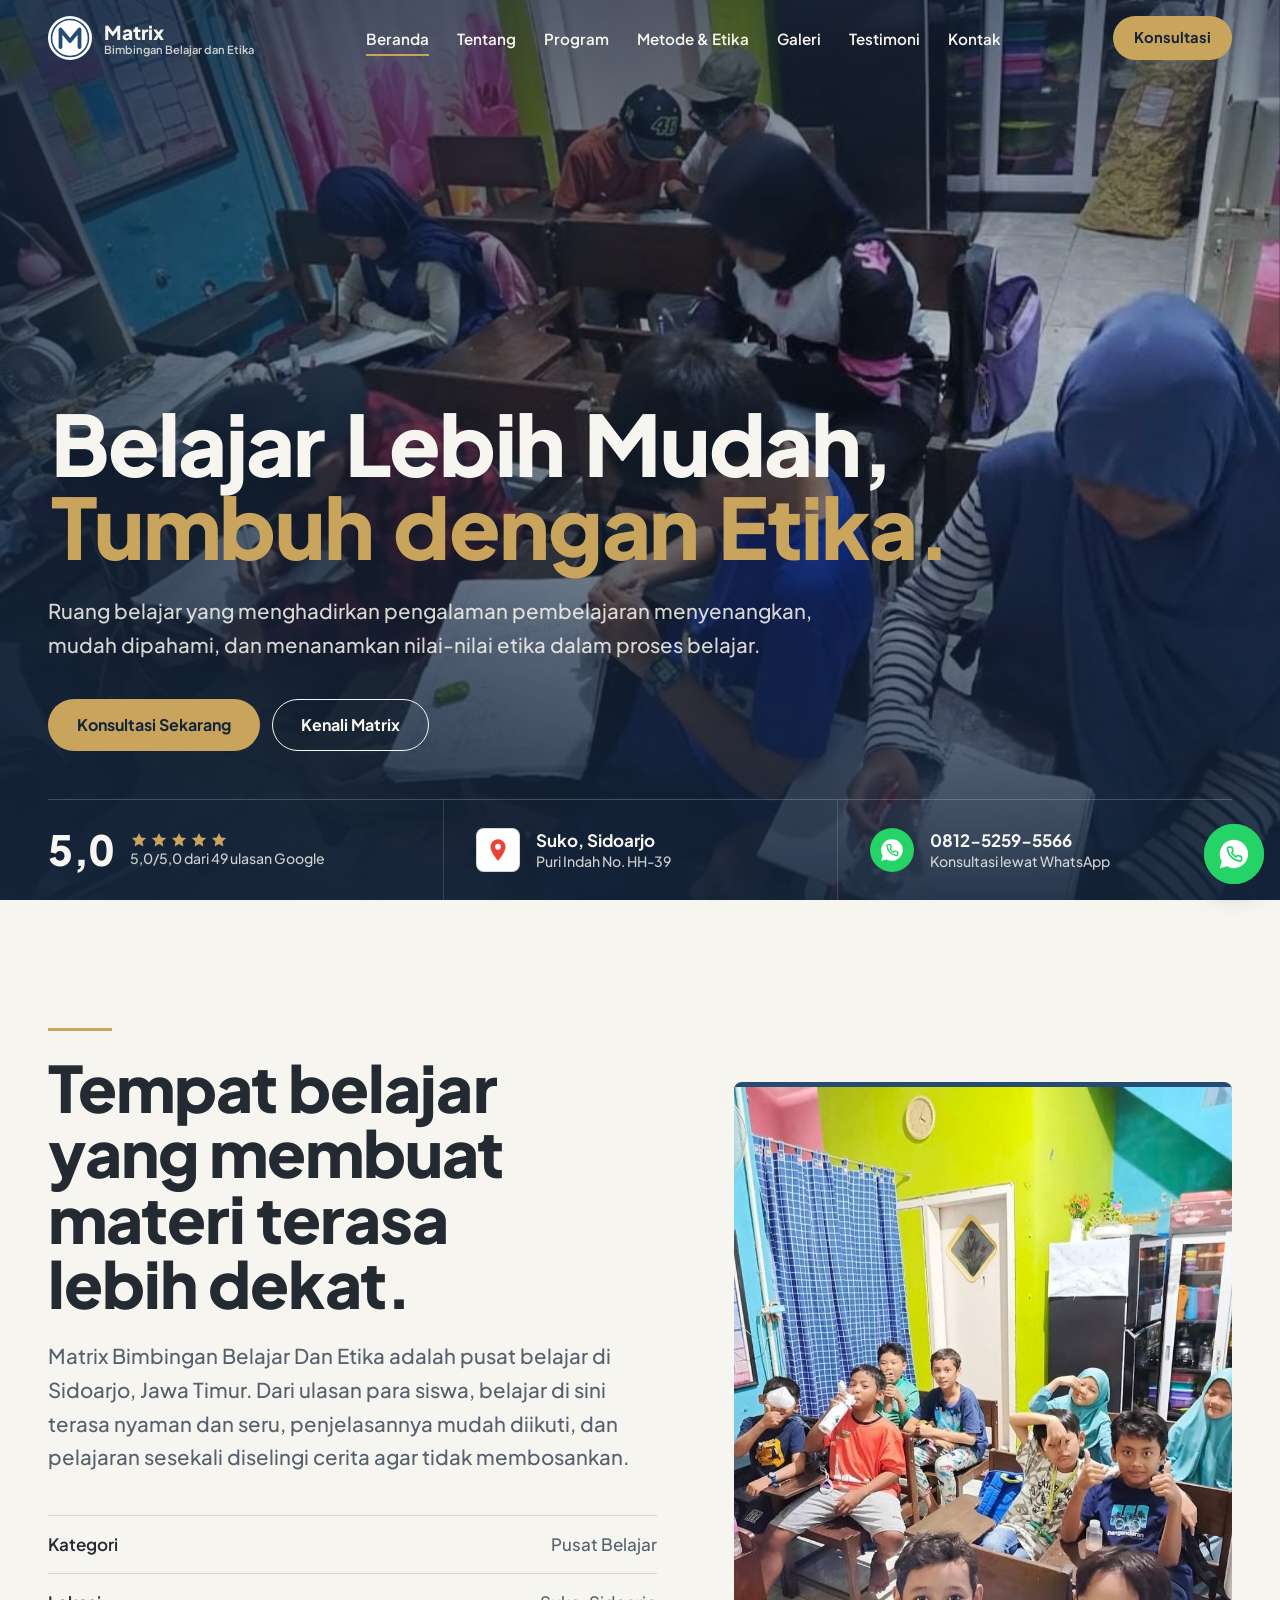
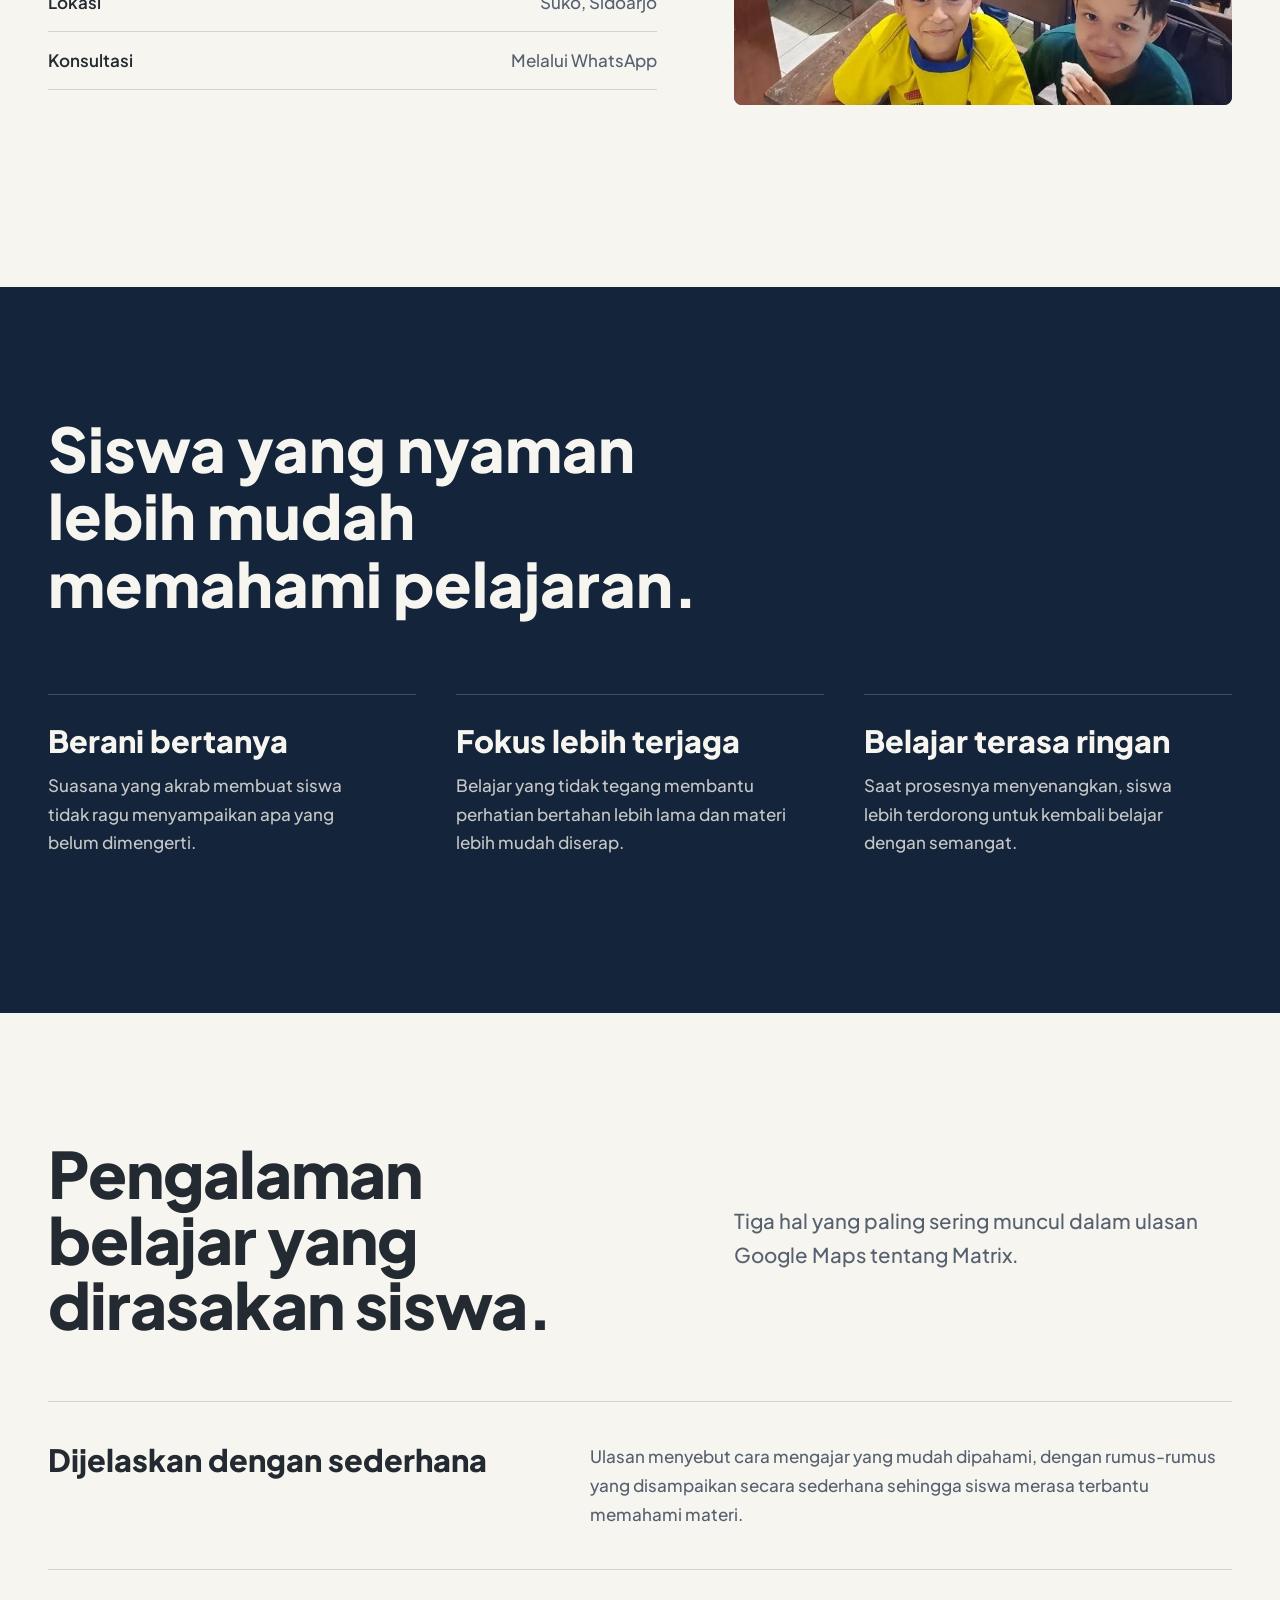
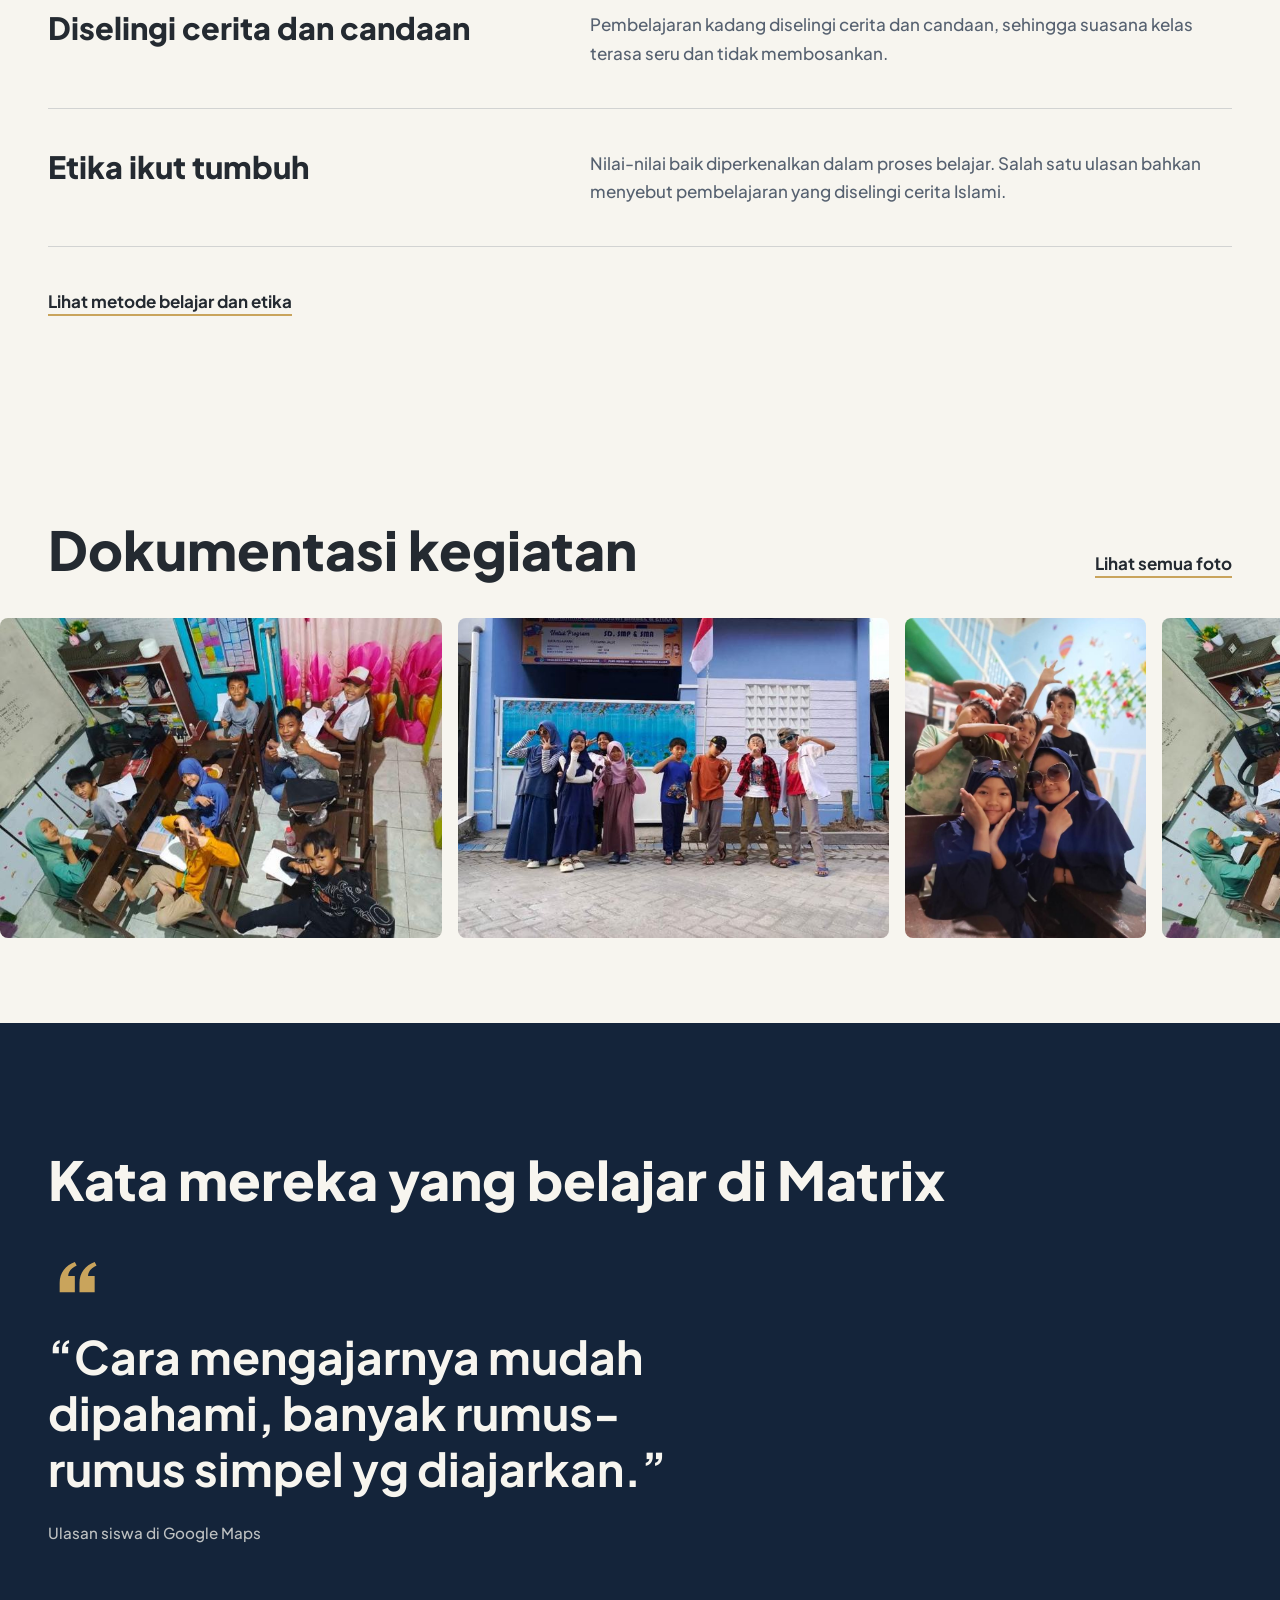
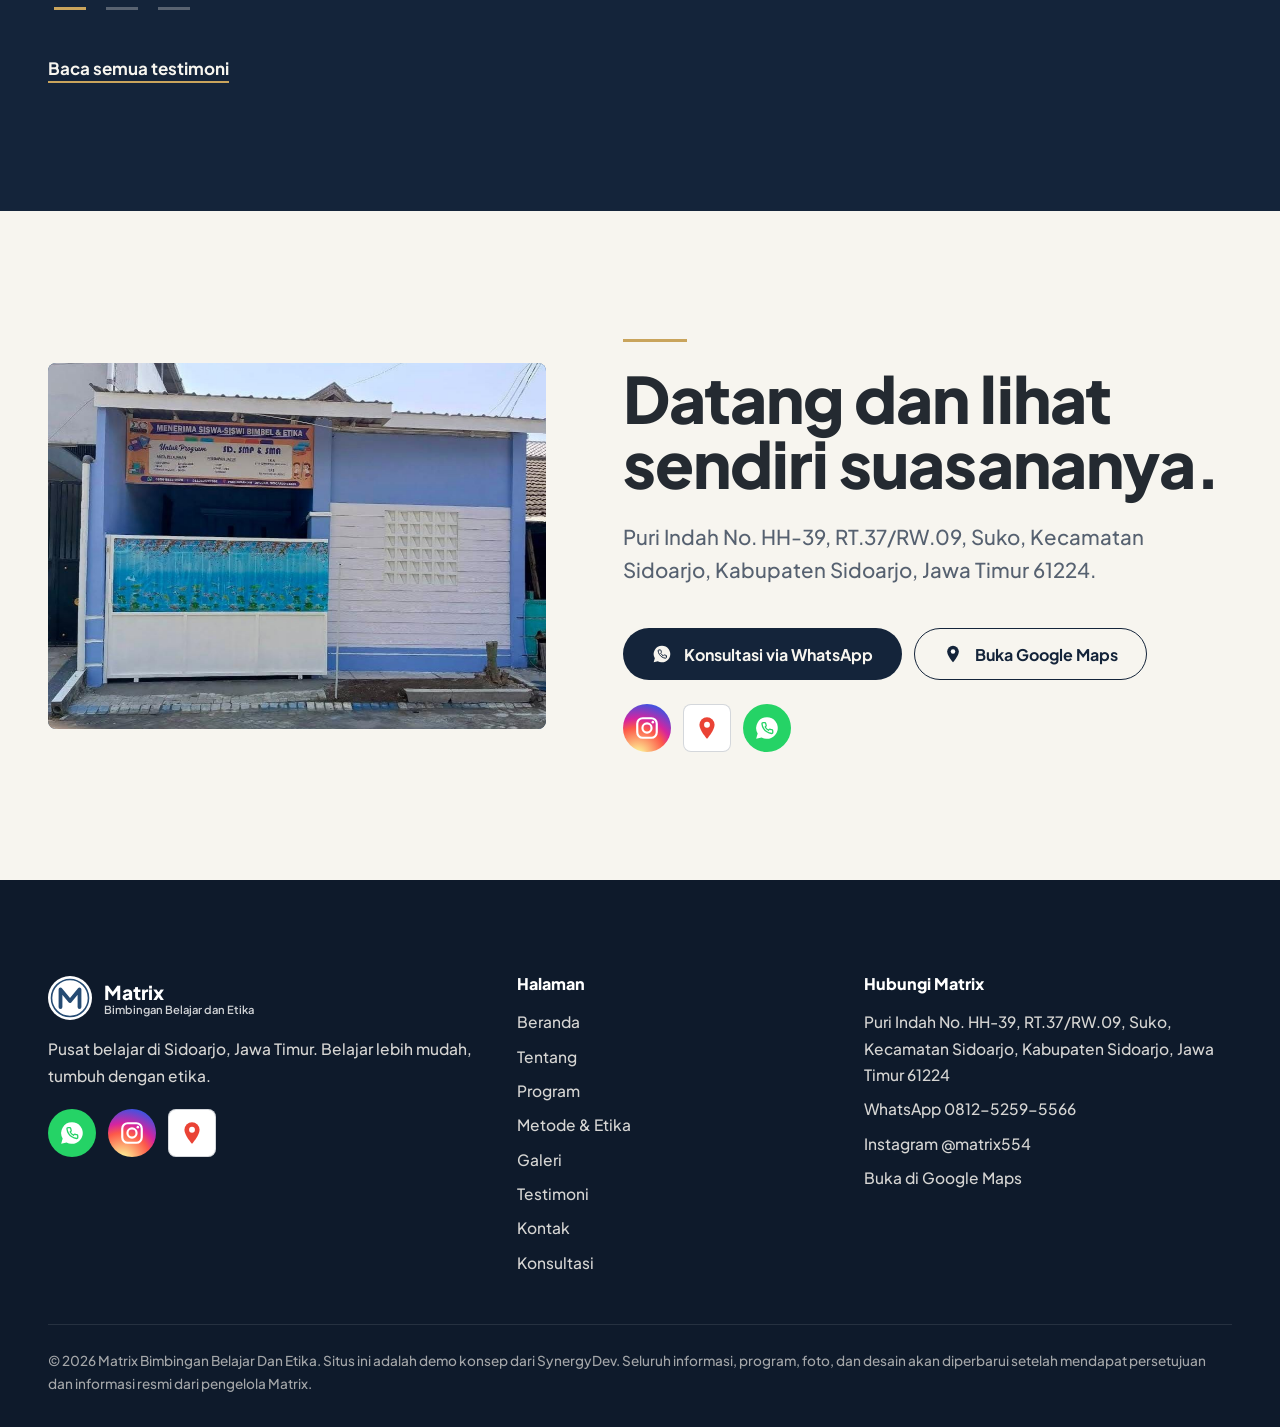
==== commit ba8713cd: "Add files via upload" ====
--- a/index.html
+++ b/index.html
@@ -19,7 +19,7 @@
 <body>
 <a class="skip" href="#main">Lewati ke konten</a>
 <header class="hd"><div class="wrap in">
-<a class="logo" href="index.html" aria-label="Matrix Bimbingan Belajar Dan Etika, ke beranda"><svg viewBox="0 0 40 40" aria-hidden="true"><rect width="40" height="40" rx="9" fill="#C9A45C"/><path d="M10 29V11l10 12 10-12v18" fill="none" stroke="#14243A" stroke-width="3.6" stroke-linejoin="round" stroke-linecap="round"/></svg><span><b>Matrix</b><small>Bimbingan Belajar dan Etika</small></span></a>
+<a class="logo" href="index.html" aria-label="Matrix Bimbingan Belajar Dan Etika, ke beranda"><svg viewBox="0 0 44 44" aria-hidden="true"><circle cx="22" cy="22" r="22" fill="#fff"/><circle cx="22" cy="22" r="18.5" fill="none" stroke="#254B73" stroke-width="1.6"/><path d="M12.500 31V13.500l9.500 11.500 9.500-11.500V31" fill="none" stroke="#254B73" stroke-width="3.800" stroke-linejoin="round" stroke-linecap="round"/></svg><span><b>Matrix</b><small>Bimbingan Belajar dan Etika</small></span></a>
 <ul class="nav"><li><a href="index.html" aria-current="page">Beranda</a></li><li><a href="tentang.html">Tentang</a></li><li><a href="program.html">Program</a></li><li><a href="metode.html">Metode & Etika</a></li><li><a href="galeri.html">Galeri</a></li><li><a href="testimoni.html">Testimoni</a></li><li><a href="kontak.html">Kontak</a></li></ul>
 <a class="btn btn-gold" href="konsultasi.html">Konsultasi</a>
 <button class="burger" aria-label="Buka menu" aria-expanded="false" aria-controls="mm"><span></span><span></span><span></span></button>
@@ -86,7 +86,7 @@
 
 </main>
 <footer class="ft dark"><div class="wrap"><div class="grid">
-<div><a class="logo" href="index.html"><svg viewBox="0 0 40 40" aria-hidden="true"><rect width="40" height="40" rx="9" fill="#C9A45C"/><path d="M10 29V11l10 12 10-12v18" fill="none" stroke="#14243A" stroke-width="3.6" stroke-linejoin="round" stroke-linecap="round"/></svg><span><b>Matrix</b><small>Bimbingan Belajar dan Etika</small></span></a>
+<div><a class="logo" href="index.html"><svg viewBox="0 0 44 44" aria-hidden="true"><circle cx="22" cy="22" r="22" fill="#fff"/><circle cx="22" cy="22" r="18.5" fill="none" stroke="#254B73" stroke-width="1.6"/><path d="M12.500 31V13.500l9.500 11.500 9.500-11.500V31" fill="none" stroke="#254B73" stroke-width="3.800" stroke-linejoin="round" stroke-linecap="round"/></svg><span><b>Matrix</b><small>Bimbingan Belajar dan Etika</small></span></a>
 <p>Pusat belajar di Sidoarjo, Jawa Timur. Belajar lebih mudah, tumbuh dengan etika.</p>
 <div class="soc-row"><a class="soc wa" href="https://wa.me/6281252595566?text=Halo%20Matrix%20Bimbingan%20Belajar%20Dan%20Etika%2C%20saya%20ingin%20berkonsultasi." target="_blank" rel="noopener" aria-label="WhatsApp Matrix"><svg class="ic ic-wa" viewBox="0 0 24 24" aria-hidden="true"><path class="bub" d="M12 2a10 10 0 0 0-8.6 15.1L2 22l5-1.3A10 10 0 1 0 12 2z"/><path class="ph" transform="translate(6.3 6.1) scale(.5)" d="M22 16.92v3a2 2 0 0 1-2.18 2 19.79 19.79 0 0 1-8.63-3.07 19.5 19.5 0 0 1-6-6 19.79 19.79 0 0 1-3.07-8.67A2 2 0 0 1 4.11 2h3a2 2 0 0 1 2 1.72c.127.96.361 1.903.7 2.81a2 2 0 0 1-.45 2.11L8.09 9.91a16 16 0 0 0 6 6l1.27-1.27a2 2 0 0 1 2.11-.45c.907.339 1.85.573 2.81.7A2 2 0 0 1 22 16.92z"/></svg></a><a class="soc ig" href="https://www.instagram.com/matrix554/" target="_blank" rel="noopener" aria-label="Instagram Matrix"><svg class="ic ic-ig" viewBox="0 0 24 24" fill="none" stroke="currentColor" stroke-width="2" aria-hidden="true"><rect x="3" y="3" width="18" height="18" rx="5"/><circle cx="12" cy="12" r="4.2"/><circle cx="17.4" cy="6.6" r="1.2" fill="currentColor" stroke="none"/></svg></a><a class="soc map" href="https://maps.app.goo.gl/MTPPZfdgYqTvsLom7" target="_blank" rel="noopener" aria-label="Lokasi Matrix di Google Maps"><svg class="ic ic-map" viewBox="0 0 24 24" aria-hidden="true"><path class="pin" d="M12 2a7 7 0 0 0-7 7c0 5.2 7 13 7 13s7-7.8 7-13a7 7 0 0 0-7-7z"/><circle class="dot" cx="12" cy="9" r="2.7"/></svg></a></div></div>
 <div><h3>Halaman</h3><ul><li><a href="index.html">Beranda</a></li><li><a href="tentang.html">Tentang</a></li><li><a href="program.html">Program</a></li><li><a href="metode.html">Metode & Etika</a></li><li><a href="galeri.html">Galeri</a></li><li><a href="testimoni.html">Testimoni</a></li><li><a href="kontak.html">Kontak</a></li><li><a href="konsultasi.html">Konsultasi</a></li></ul></div>
--- a/assets/css/style.css
+++ b/assets/css/style.css
@@ -65,7 +65,7 @@
 .hd.hide{transform:translateY(-100%)}
 .hd .in{position:relative;display:flex;align-items:center;justify-content:space-between;height:76px;gap:24px}
 .logo{display:flex;align-items:center;gap:12px;text-decoration:none;line-height:1.15}
-.logo svg{width:40px;height:40px}
+.logo svg{width:44px;height:44px}
 .logo b{display:block;font-size:1.2rem;font-weight:800}
 .logo small{display:block;font-size:.7rem;font-weight:600;opacity:.8}
 .nav{display:none;align-items:center;gap:28px;list-style:none;padding:0}
@@ -259,12 +259,12 @@
 /* Reveal saat scroll */
 .js .rv{opacity:0;transform:translateY(28px)}
 .js .rv.in{opacity:1;transform:none;transition:opacity .85s ease-out,transform .85s var(--ease);transition-delay:var(--d,0s)}
-.js .rvi{clip-path:inset(0 0 100% 0)}
-.js .rvi.in{clip-path:inset(0);transition:clip-path 1.1s var(--ease)}
+.js .rvi{opacity:0;transform:scale(.96) translateY(20px)}
+.js .rvi.in{opacity:1;transform:none;transition:opacity .9s ease-out,transform 1.1s var(--ease)}
 
 @media(prefers-reduced-motion:reduce){
   html{scroll-behavior:auto}
   *,*::before,*::after{animation-duration:.01ms!important;animation-iteration-count:1!important;transition-duration:.01ms!important}
-  .w>i{transform:none}.fade-in{opacity:1}.js .rv,.js .rvi{opacity:1;transform:none;clip-path:none}
+  .w>i{transform:none}.fade-in{opacity:1}.js .rv,.js .rvi{opacity:1;transform:none}
   .marq{overflow-x:auto}.fab::after{display:none}
 }
